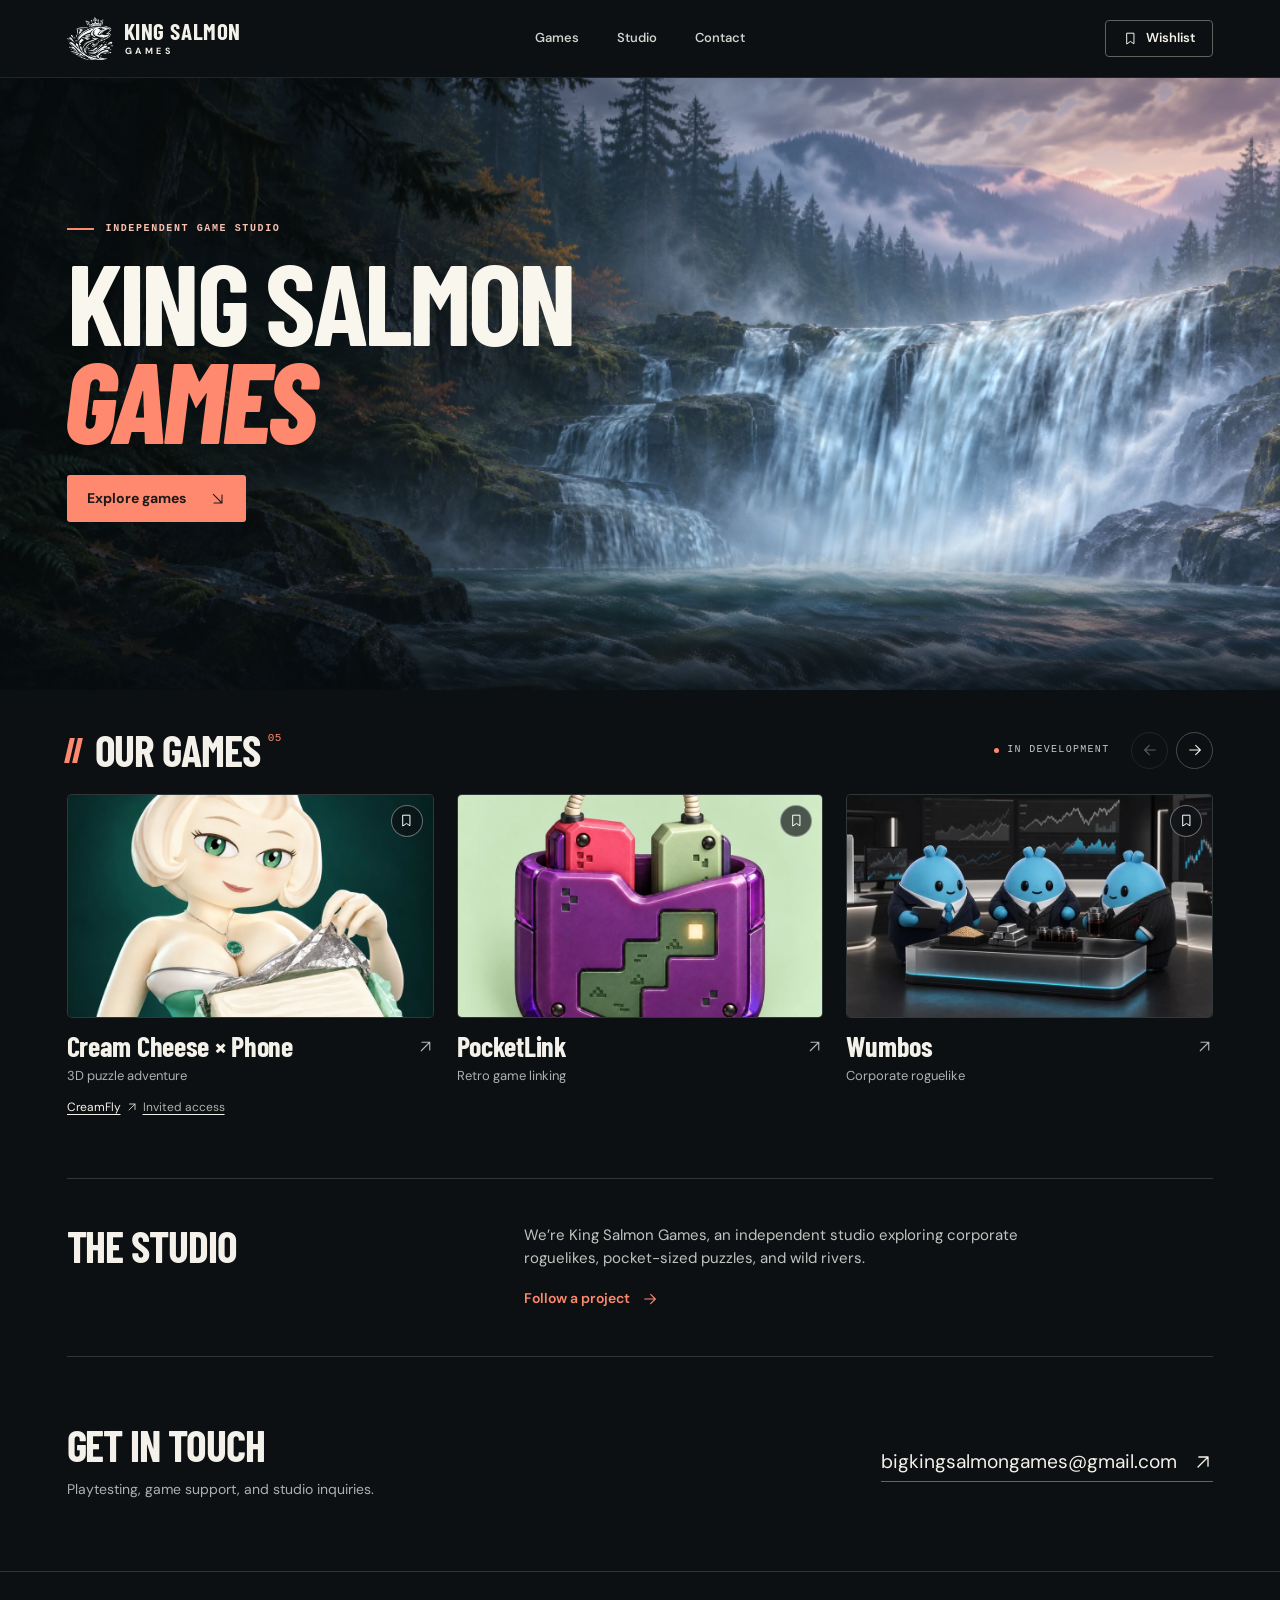
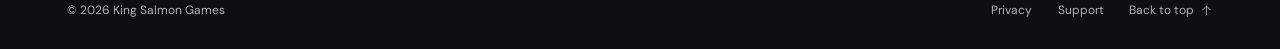
==== index.html @ a7afeecd "Learn waterfall ribbons from falling water and resume animation after restore" ====
<!doctype html>
<html lang="en">
<head>
  <meta charset="utf-8">
  <meta name="viewport" content="width=device-width, initial-scale=1">
  <title>King Salmon Games</title>
  <meta name="description" content="Explore Cream Cheese × Phone, PocketLink, Wumbos, Kakatta, and Nemus Obscurum. Discover what's next from King Salmon Games and join a wishlist.">
  <meta name="theme-color" content="#0d1113">
  <link rel="canonical" href="https://kingsalmongames.com/">
  <link rel="icon" type="image/png" sizes="32x32" href="assets/favicon-32.png">
  <link rel="apple-touch-icon" sizes="192x192" href="assets/icon-192.png">
  <link rel="preload" as="font" href="assets/fonts/barlow-condensed-700.woff2" type="font/woff2" crossorigin>
  <link rel="preload" as="image" href="assets/ui.svg" type="image/svg+xml">
  <script>document.documentElement.classList.add('js-home');</script>
  <link rel="stylesheet" href="styles.css?v=21">
  <meta property="og:type" content="website">
  <meta property="og:site_name" content="King Salmon Games">
  <meta property="og:title" content="King Salmon Games">
  <meta property="og:description" content="Explore Cream Cheese × Phone, PocketLink, Wumbos, Kakatta, and Nemus Obscurum.">
  <meta property="og:url" content="https://kingsalmongames.com/">
  <meta property="og:image" content="https://kingsalmongames.com/assets/river-scene/studio-preview.jpg?v=2">
  <meta property="og:image:width" content="1200">
  <meta property="og:image:height" content="630">
  <meta property="og:image:alt" content="King Salmon Games against a forest waterfall at dusk.">
  <meta name="twitter:card" content="summary_large_image">
  <script type="application/ld+json">
  {
    "@context": "https://schema.org",
    "@type": "Organization",
    "name": "King Salmon Games",
    "url": "https://kingsalmongames.com/",
    "email": "bigkingsalmongames@gmail.com",
    "logo": "https://kingsalmongames.com/assets/king-salmon-mark.png",
    "description": "Independent studio creating Cream Cheese × Phone, PocketLink, Wumbos, Kakatta, and Nemus Obscurum."
  }
  </script>
  <script src="site.js?v=9" defer onerror="document.documentElement.classList.remove('js-home')"></script>
  <script type="module" src="water-surface.js?v=8"></script>
</head>
<body class="home-page" id="top">
  <a class="skip-link" href="#main">Skip to content</a>
  <header class="site-header">
    <div class="shell header-inner">
      <a class="brand" href="index.html" aria-label="King Salmon Games home">
        <img src="assets/studio-mark.webp?v=2" width="51" height="47" alt="">
        <span class="brand-type"><strong>King Salmon</strong><span>Games</span></span>
      </a>
      <nav class="primary-nav" id="primary-nav" aria-label="Primary">
        <a href="#games">Games</a><a href="#studio">Studio</a><a href="#contact">Contact</a>
      </nav>
      <div class="header-actions">
        <a class="nav-wishlist" href="wishlist.html"><svg class="icon" aria-hidden="true" focusable="false"><use href="assets/ui.svg#bookmark"></use></svg> Wishlist</a>
        <button type="button" class="menu-toggle" aria-controls="primary-nav" aria-expanded="false" aria-label="Open menu" hidden><svg class="icon icon-menu" aria-hidden="true" focusable="false"><use href="assets/ui.svg#menu"></use></svg><svg class="icon icon-close" aria-hidden="true" focusable="false"><use href="assets/ui.svg#close"></use></svg></button>
      </div>
    </div>
  </header>
  <main id="main">
    <section class="river-hero" aria-labelledby="hero-title">
      <picture class="scene-poster">
        <source media="(max-width: 680px)" srcset="assets/river-scene/river-start-mobile.webp?v=5">
        <img src="assets/river-scene/river-start-desktop.webp?v=5" width="1600" height="854" alt="" fetchpriority="high">
      </picture>
      <div class="river-film" aria-hidden="true">
        <div class="film-frame">
          <video data-river-water autoplay muted playsinline loop disablepictureinpicture disableremoteplayback>
            <source media="(max-width: 680px)" src="assets/river-scene/river-pool-mobile.mp4?v=3" type="video/mp4">
            <source src="assets/river-scene/river-pool-desktop.mp4?v=3" type="video/mp4">
          </video>
          <canvas class="film-pool"></canvas>
        </div>
      </div>
      <canvas data-water-surface aria-hidden="true"></canvas>
      <div class="hero-overlay">
        <div class="shell hero-inner">
          <div class="hero-copy">
            <p class="studio-label">Independent game studio</p>
            <h1 id="hero-title"><span>King Salmon</span> <em>Games</em></h1>
            <a class="explore-link" href="#games">Explore games <svg class="icon" aria-hidden="true" focusable="false"><use href="assets/ui.svg#arr-down-right"></use></svg></a>
          </div>
        </div>
      </div>
    </section>
    <section class="collection shell" id="games" aria-labelledby="games-heading">
      <div class="collection-heading">
        <div class="collection-title"><span class="slash-mark" aria-hidden="true"></span><h2 id="games-heading">Our games</h2><span class="game-count" aria-label="Five projects">05</span></div>
        <div class="collection-tools">
          <span class="dev-status"><i aria-hidden="true"></i>In development</span>
          <div class="gallery-buttons" hidden>
            <button class="round-button" type="button" aria-label="Previous games" aria-controls="game-track" data-previous><svg class="icon" aria-hidden="true" focusable="false"><use href="assets/ui.svg#arrow-left"></use></svg></button>
            <button class="round-button" type="button" aria-label="Next games" aria-controls="game-track" data-next><svg class="icon" aria-hidden="true" focusable="false"><use href="assets/ui.svg#arrow-right"></use></svg></button>
          </div>
        </div>
      </div>
      <ul class="game-track" id="game-track" aria-label="Game collection">
          <li class="game-card" id="creamcheese">
            <div class="game-cover">
              <a href="creamcheese.html" class="game-image" aria-label="Explore Cream Cheese × Phone"><img src="assets/gallery/creamcheese.webp" width="840" height="530" alt="The cream-haired character cradles a silver-wrapped block of cream cheese." loading="lazy"></a>
              <a class="card-wishlist" aria-label="Wishlist Cream Cheese × Phone" href="wishlist.html?game=creamcheese"><svg class="icon" aria-hidden="true" focusable="false"><use href="assets/ui.svg#bookmark"></use></svg></a>
            </div>
            <div class="game-details">
              <a class="game-name" href="creamcheese.html"><h3>Cream Cheese × Phone</h3><svg class="icon" aria-hidden="true" focusable="false"><use href="assets/ui.svg#arr-up-right"></use></svg></a>
              <p>3D puzzle adventure</p>
            </div><a class="creamfly" href="https://creamfly.kingsalmongames.chatgpt.site">CreamFly <svg class="icon" aria-hidden="true" focusable="false"><use href="assets/ui.svg#arr-up-right"></use></svg> <span>Invited access</span></a>
          </li>
          <li class="game-card" id="pocketlink">
            <div class="game-cover">
              <a href="pocketlink.html" class="game-image" aria-label="Explore PocketLink"><img src="assets/gallery/pocketlink.webp" width="840" height="530" alt="Two colorful game cartridges connect inside a purple pocket." loading="lazy"></a>
              <a class="card-wishlist" aria-label="Wishlist PocketLink" href="wishlist.html?game=pocketlink"><svg class="icon" aria-hidden="true" focusable="false"><use href="assets/ui.svg#bookmark"></use></svg></a>
            </div>
            <div class="game-details">
              <a class="game-name" href="pocketlink.html"><h3>PocketLink</h3><svg class="icon" aria-hidden="true" focusable="false"><use href="assets/ui.svg#arr-up-right"></use></svg></a>
              <p>Retro game linking</p>
            </div>
          </li>
          <li class="game-card" id="wumbos">
            <span id="trade" class="legacy-anchor"></span><span id="manipulate" class="legacy-anchor"></span><span id="survive" class="legacy-anchor"></span><span id="customize" class="legacy-anchor"></span><div class="game-cover">
              <a href="wumbos.html" class="game-image" aria-label="Explore Wumbos"><img src="assets/gallery/wumbos.webp" width="840" height="530" alt="Blue Wumbos in office attire trading in front of market screens." loading="lazy"></a>
              <a class="card-wishlist" aria-label="Wishlist Wumbos" href="wishlist.html?game=wumbos"><svg class="icon" aria-hidden="true" focusable="false"><use href="assets/ui.svg#bookmark"></use></svg></a>
            </div>
            <div class="game-details">
              <a class="game-name" href="wumbos.html"><h3>Wumbos</h3><svg class="icon" aria-hidden="true" focusable="false"><use href="assets/ui.svg#arr-up-right"></use></svg></a>
              <p>Corporate roguelike</p>
            </div>
          </li>
          <li class="game-card" id="kakatta">
            <div class="game-cover">
              <a href="kakatta.html" class="game-image" aria-label="Explore Kakatta"><img src="assets/gallery/kakatta.webp" width="840" height="530" alt="A silver salmon leaps above a sunlit mountain river." loading="lazy"></a>
              <a class="card-wishlist" aria-label="Wishlist Kakatta" href="wishlist.html?game=kakatta"><svg class="icon" aria-hidden="true" focusable="false"><use href="assets/ui.svg#bookmark"></use></svg></a>
            </div>
            <div class="game-details">
              <a class="game-name" href="kakatta.html"><h3>Kakatta</h3><svg class="icon" aria-hidden="true" focusable="false"><use href="assets/ui.svg#arr-up-right"></use></svg></a>
              <p>Action fishing</p>
            </div>
          </li>
          <li class="game-card" id="nemus-obscurum">
            <div class="game-cover">
              <a href="nemus-obscurum.html" class="game-image" aria-label="Explore Nemus Obscurum"><img src="assets/gallery/nemus.webp" width="840" height="530" alt="Old trees and tangled roots surround a misty forest path." loading="lazy"></a>
              <a class="card-wishlist" aria-label="Wishlist Nemus Obscurum" href="wishlist.html?game=nemus-obscurum"><svg class="icon" aria-hidden="true" focusable="false"><use href="assets/ui.svg#bookmark"></use></svg></a>
            </div>
            <div class="game-details">
              <a class="game-name" href="nemus-obscurum.html"><h3>Nemus Obscurum</h3><svg class="icon" aria-hidden="true" focusable="false"><use href="assets/ui.svg#arr-up-right"></use></svg></a>
              <p>Platformer / simulation</p>
            </div>
          </li>
      </ul>
    </section>
    <section class="studio-block shell" id="studio" aria-labelledby="studio-heading">
      <div class="studio-panel">
        <h2 id="studio-heading">The studio</h2>
        <div class="studio-info">
          <p>We’re King Salmon Games, an independent studio exploring corporate roguelikes, pocket-sized puzzles, and wild rivers.</p>
          <a class="text-link" href="wishlist.html">Follow a project <svg class="icon" aria-hidden="true" focusable="false"><use href="assets/ui.svg#arrow-right"></use></svg></a>
        </div>
      </div>
    </section>
    <section class="contact-block shell" id="contact" aria-labelledby="contact-heading">
      <div><h2 id="contact-heading">Get in touch</h2><p>Playtesting, game support, and studio inquiries.</p></div>
      <a class="contact-email" href="mailto:bigkingsalmongames@gmail.com">bigkingsalmongames@gmail.com <svg class="icon" aria-hidden="true" focusable="false"><use href="assets/ui.svg#arr-up-right"></use></svg></a>
    </section>
  </main>
  <footer class="site-footer">
    <div class="shell footer-inner">
      <span>© 2026 King Salmon Games</span>
      <nav aria-label="Legal and support"><a href="privacy.html">Privacy</a><a href="support.html">Support</a><a href="#top">Back to top <svg class="icon up-arrow" aria-hidden="true" focusable="false"><use href="assets/ui.svg#arrow-right"></use></svg></a></nav>
    </div>
  </footer>
</body>
</html>
---- styles.css ----
@font-face {
  font-family: "Barlow Condensed";
  src: url("assets/fonts/barlow-condensed-700.woff2") format("woff2");
  font-display: swap;
  font-weight: 700;
}
@font-face {
  font-family: "Barlow Condensed";
  src: url("assets/fonts/barlow-condensed-800-italic.woff2") format("woff2");
  font-display: swap;
  font-style: italic;
  font-weight: 800;
}
@font-face {
  font-family: "DM Sans";
  src: url("assets/fonts/dm-sans.woff2") format("woff2");
  font-display: swap;
  font-weight: 100 900;
}
:root {
  color-scheme: dark;
  --paper: #0d1012;
  --ink: #f3f1e9;
  --muted: #acb1af;
  --rule: #313638;
  --coral: #ff896f;
  --font: "DM Sans", system-ui, sans-serif;
  --font-display: "Barlow Condensed", Impact, "Arial Narrow", sans-serif;
  --font-mono: ui-monospace, "Cascadia Mono", Consolas, monospace;
  --gutter: clamp(24px, 5.2vw, 92px);
}
*, *::before, *::after { box-sizing: border-box; }
html { background: var(--paper); scroll-behavior: smooth; scroll-padding-top: 24px; }
body { margin: 0; background: var(--paper); color: var(--ink); font: 400 16px/1.55 var(--font); -webkit-font-smoothing: antialiased; }
[hidden] { display: none !important; }
a { color: inherit; text-underline-offset: .22em; }
button, input, textarea { font: inherit; }
button { color: inherit; cursor: pointer; }
img { display: block; max-width: 100%; height: auto; }
h1, h2, h3, figure, p { margin: 0; }
button, a { -webkit-tap-highlight-color: transparent; }
:focus-visible { outline: 2px solid var(--coral); outline-offset: 4px; }
::selection { background: var(--coral); color: #101416; }
.shell { width: min(100%, 1880px); margin-inline: auto; padding-inline: var(--gutter); }
.sr-only { position: absolute; width: 1px; height: 1px; overflow: hidden; clip-path: inset(50%); white-space: nowrap; }
.skip-link { position: fixed; z-index: 20; top: 10px; left: 10px; padding: 12px 18px; color: #101416; background: var(--coral); transform: translateY(-175%); }
.skip-link:focus { transform: none; }
.icon { display: inline-block; flex: 0 0 auto; width: 20px; height: 20px; vertical-align: middle; }
.site-header { position: relative; z-index: 5; background: #0c1012; border-bottom: 1px solid #ffffff16; }
.header-inner { display: grid; grid-template-columns: 1fr auto 1fr; align-items: center; min-height: 77px; gap: 36px; }
.brand { display: inline-flex; align-items: center; gap: 11px; width: max-content; color: var(--ink); text-decoration: none; }
.brand img { width: 46px; height: auto; }
.brand-type { display: flex; flex-direction: column; align-items: flex-start; }
.brand-type strong { font: 700 23px/.91 var(--font-display); text-transform: uppercase; letter-spacing: .025em; }
.brand-type > span { font: 700 9px/1 var(--font); letter-spacing: .39em; text-transform: uppercase; margin: 6px 0 0 1px; }
.primary-nav { display: flex; align-items: center; gap: clamp(24px, 3vw, 48px); }
.primary-nav a, .site-footer a { text-decoration: none; }
.primary-nav a { position: relative; display: flex; align-items: center; min-height: 44px; font-size: 13px; font-weight: 550; color: #d2d4d0; }
.primary-nav a::after { content: ""; position: absolute; inset: auto 0 6px; height: 1px; background: var(--coral); transform: scaleX(0); transform-origin: left; transition: transform .2s; }
.primary-nav a:hover::after, .primary-nav a:focus-visible::after { transform: scaleX(1); }
.header-actions { display: flex; align-items: center; justify-self: end; gap: 10px; }
.nav-wishlist { min-height: 37px; padding: 7px 17px; display: inline-flex; align-items: center; justify-content: center; gap: 8px; border: 1px solid #61625e; border-radius: 4px; color: var(--ink); text-decoration: none; font-size: 13px; font-weight: 600; transition: border-color .2s, background .2s; }
.nav-wishlist:hover, .nav-wishlist[aria-current] { border-color: var(--coral); background: #ff896f0e; }
.nav-wishlist .icon { width: 15px; height: 15px; }
.menu-toggle { align-items: center; justify-content: center; height: 42px; width: 42px; padding: 0; background: transparent; border: 1px solid var(--rule); border-radius: 4px; }
.menu-toggle .icon-close, .menu-toggle[aria-expanded="true"] .icon-menu { display: none; }
.menu-toggle[aria-expanded="true"] .icon-close { display: block; }

.river-hero { --fade-distance: 260px; position: relative; isolation: isolate; overflow: hidden; background: #152026; height: clamp(500px, 68svh, 820px); }
.scene-poster, .scene-poster img, .river-film, [data-water-surface] { position: absolute; inset: 0; width: 100%; height: 100%; }
.scene-poster img { object-fit: cover; object-position: 50% 32%; }
.scene-poster { z-index: -5; }
.js-home .scene-poster:not(.film-ready) { z-index: -3; pointer-events: none; }
.river-film { --film-width: 1600; --film-height: 854; --strip-height: 240; --film-anchor: 32%; z-index: -4; pointer-events: none; container-type: size; overflow: hidden; }
/* Fit the visible composition to the hero. The same video frame carries the
   more detailed pool below that composition, outside this clipped box. */
.film-frame { position: absolute; left: 50%; top: var(--film-anchor); transform: translate(-50%, calc(-1 * var(--film-anchor))); width: var(--film-cover-width,100%); width: max(100%, calc(100cqh * var(--film-width) / var(--film-height))); aspect-ratio: var(--film-width) / var(--film-height); overflow: hidden; }
[data-river-water] { position: absolute; top: 0; left: 0; display: block; width: 100%; height: auto; }
.film-pool { position: absolute; bottom: 0; left: 0; width: 100%; height: calc(100% * var(--strip-height) / var(--film-height)); opacity: 0; visibility: hidden; -webkit-mask: url("assets/river-scene/pool-detail-desktop.png") center / 100% 100% no-repeat; mask: url("assets/river-scene/pool-detail-desktop.png") center / 100% 100% no-repeat; }
.film-pool[data-frame] { visibility: visible; }
[data-water-surface] { z-index: -2; opacity: 0; pointer-events: none; }
[data-water-surface][data-ready] { opacity: 1; transition: opacity .16s linear; }
.hero-overlay { position: relative; height: 100%; background: linear-gradient(90deg, rgba(6,13,15,.68),rgba(6,13,15,.47) 25%,rgba(6,13,15,.05) 58%,transparent 76%), linear-gradient(0deg,rgba(7,13,16,.8),transparent 23%,transparent 88%,rgba(7,13,16,.12)); }
.hero-inner { height: 100%; display: flex; align-items: center; }
.hero-copy { position: relative; padding-bottom: 24px; }
.studio-label { display: flex; align-items: center; gap: 12px; margin-bottom: clamp(15px, 2vh, 24px); color: #f7c0b1; font: 600 clamp(10px,.78vw,12px)/1.4 var(--font-mono); text-transform: uppercase; letter-spacing: .16em; }
.studio-label::before { content: ""; width: 27px; height: 2px; background: var(--coral); }
.hero-copy h1 { font: 700 clamp(90px, 8.9vw, 168px)/.82 var(--font-display); letter-spacing: -.032em; text-transform: uppercase; color: #f8f6ed; }
.hero-copy h1 span, .hero-copy h1 em { display: block; }
.hero-copy h1 em { font-weight: 800; color: var(--coral); margin: .045em 0 0 -.025em; }
.explore-link { display: inline-flex; align-items: center; justify-content: center; gap: 24px; min-height: 47px; padding: 11px 20px; margin-top: clamp(26px, 3.3vh, 42px); background: var(--coral); color: #1c1918; font-size: 14px; font-weight: 700; text-decoration: none; border-radius: 3px; box-shadow: 0 3px 14px #0a10152b; transition: background .15s, transform .2s; }
@media (hover: hover) and (pointer: fine) {
  .explore-link:hover { background: #ffab93; transform: translateY(-2px); }
}
.explore-link .icon { width: 16px; height: 16px; }

@keyframes reveal-waterfall { from { opacity: 1; } to { opacity: 0; } }
@keyframes hide-explore-link { from { visibility: visible; } to { visibility: hidden; } }
@media (prefers-reduced-motion: no-preference) {
  .hero-overlay { will-change: opacity; }
  @supports (animation-timeline: scroll(root block)) and (animation-range: 0px 216px) {
    .hero-overlay { animation: reveal-waterfall auto cubic-bezier(.333333,0,.666667,1) both; }
    .film-pool { animation: reveal-waterfall auto cubic-bezier(.333333,0,.666667,1) reverse both; }
    .hero-overlay .explore-link { animation: hide-explore-link auto step-end both; }
    .hero-overlay, .hero-overlay .explore-link, .film-pool {
      animation-timeline: scroll(root block);
      animation-range: 0px var(--fade-distance);
    }
  }
}

.collection { padding-block: clamp(28px,3vw,51px) clamp(42px,4vw,70px); }
.collection-heading, .collection-title, .collection-tools, .gallery-buttons { display: flex; align-items: center; }
.collection-heading { gap: 20px; justify-content: space-between; margin-bottom: 22px; }
.collection-title { gap: 15px; }
.collection h2, .studio-panel h2, .contact-block h2 { font: 700 clamp(38px,3.4vw,65px)/1 var(--font-display); text-transform: uppercase; letter-spacing: -.025em; }
.slash-mark { width: 13px; height: 25px; transform: skewX(-13deg); border-left: 5px solid var(--coral); border-right: 5px solid var(--coral); }
.game-count { font: 500 11px/1 var(--font-mono); letter-spacing: .04em; align-self: flex-start; margin: 5px 0 0 -7px; color: var(--coral); }
.collection-tools { gap: 22px; }
.dev-status { display: inline-flex; gap: 8px; align-items: center; font: 500 10px/1.2 var(--font-mono); text-transform: uppercase; letter-spacing: .13em; color: #c1c6c3; }
.dev-status i { width: 5px; height: 5px; background: var(--coral); border-radius: 50%; }
.gallery-buttons { gap: 8px; }
.round-button { border: 1px solid #464c4c; width: 37px; height: 37px; border-radius: 50%; background: transparent; display: grid; place-items: center; transition: border-color .2s, background .2s; }
.round-button .icon { width: 16px; height: 16px; }
.round-button:hover:enabled { border-color: var(--coral); background: #ff896f14; }
.round-button:disabled { opacity: .35; cursor: default; }
.game-track { list-style: none; margin: 0; padding: 0 0 8px; display: grid; grid-template-columns: repeat(3,minmax(0,1fr)); gap: 23px; }
:is(.js-home .collection, .collection.is-scrollable) .game-track { grid-template-columns: none; grid-auto-columns: calc((100% - 46px)/3); grid-auto-flow: column; overflow-x: auto; scroll-snap-type: x mandatory; scrollbar-width: none; }
:is(.js-home .collection, .collection.is-scrollable) .game-track::-webkit-scrollbar { display: none; }
.game-card { min-width: 0; position: relative; scroll-snap-align: start; }
.legacy-anchor { position: absolute; top: 0; left: 0; }
.game-cover { position: relative; }
.game-image { display: block; aspect-ratio: 1.64; overflow: hidden; background: #1c2426; border: 1px solid #ffffff16; border-radius: 5px; }
.game-image img { width: 100%; height: 100%; object-fit: cover; transition: transform .6s cubic-bezier(.2,.7,.2,1), filter .3s; }
.game-image:hover img, .game-image:focus-visible img { transform: scale(1.035); }
.card-wishlist { position: absolute; right: 11px; top: 11px; display: grid; place-items: center; width: 32px; height: 32px; border: 1px solid #ffffff60; border-radius: 50%; background: #0d1114ad; color: white; backdrop-filter: blur(5px); transition: color .2s, border-color .2s; }
.card-wishlist:hover { color: var(--coral); border-color: var(--coral); }
.card-wishlist .icon { width: 15px; height: 15px; }
.game-details { margin-top: 13px; }
.game-name { display: flex; align-items: center; justify-content: space-between; gap: 12px; text-decoration: none; }
.game-name h3 { font: 700 clamp(26px,2.2vw,39px)/1.11 var(--font-display); letter-spacing: -.01em; }
.game-name .icon { width: 17px; height: 17px; color: #b1b7b5; transition: transform .2s; }
.game-name:hover .icon { transform: translate(2px,-2px); color: var(--coral); }
.game-details > p { margin-top: 4px; color: var(--muted); font-size: 13px; }
.creamfly { display: inline-flex; gap: 5px; align-items: center; margin-top: 12px; color: var(--ink); font-size: 12px; }
.creamfly .icon { width: 12px; height: 12px; }
.creamfly span { color: var(--muted); }
.studio-block { margin-block-end: clamp(40px,5.2vw,84px); }
.studio-panel { display: grid; grid-template-columns: minmax(200px, .8fr) 1.4fr; border-block: 1px solid var(--rule); padding-block: clamp(28px,3.5vw,56px); gap: clamp(32px,5vw,90px); align-items: start; }
.studio-info > p { color: #c0c4c0; max-width: 54ch; margin-block: 0 16px; font-size: clamp(15px,1.15vw,18px); }
.text-link { display: inline-flex; align-items: center; gap: 12px; color: var(--coral); text-decoration: none; font-size: 14px; font-weight: 600; }
.text-link .icon { width: 16px; }
.contact-block { display: flex; align-items: center; justify-content: space-between; gap: 25px; padding-bottom: clamp(44px,5.5vw,90px); }
.contact-block p { color: var(--muted); margin-top: 12px; font-size: 14px; }
.contact-email { display: inline-flex; gap: 16px; align-items: center; text-decoration: none; border-bottom: 1px solid #5d6865; font-size: clamp(15px,1.5vw,24px); padding-block: 5px; }
.contact-email:hover { color: var(--coral); }
.site-footer { border-top: 1px solid var(--rule); color: #aeb4b2; }
.footer-inner { display: flex; align-items: center; justify-content: space-between; gap: 15px; min-height: 77px; font-size: 12px; }
.footer-inner nav { display: flex; align-items: center; gap: clamp(15px,2vw,34px); }
.footer-inner a { display: inline-flex; align-items: center; gap: 6px; min-height: 40px; }
.footer-inner a:hover { color: var(--ink); }
.up-arrow { width: 13px; height: 13px; transform: rotate(-90deg); }

@media (min-width: 1780px) {
  .river-hero { height: clamp(650px,66svh,940px); }
}
@media (max-width: 1000px) {
  .river-hero { height: clamp(452px,60svh,665px); }
  .hero-copy h1 { font-size: clamp(75px,10.2vw,104px); }
  .game-track { gap: 16px; }
  :is(.js-home .collection, .collection.is-scrollable) .game-track { grid-auto-columns: calc((100% - 32px) / 3); }
}
@media (max-width: 750px) {
  :is(.js-home .collection, .collection.is-scrollable) .game-track { grid-auto-columns: calc((100% - 16px) / 2); }
  .game-track { grid-template-columns: repeat(2,minmax(0,1fr)); }
  .collection-tools { gap: 14px; }
  .header-inner { min-height: 67px; gap: 12px; }
  .brand img { width: 38px; }
  .brand-type strong { font-size: 20px; }
  .brand-type > span { font-size: 8px; margin-top: 4px; }
  .primary-nav { gap: 21px; }
}
@media (max-width: 680px) {
  .scene-poster img { object-position: center; }
  .river-film { --film-width: 720; --film-height: 900; --strip-height: 256; --film-anchor: 50%; }
  .film-pool { -webkit-mask-image: url("assets/river-scene/pool-detail-mobile.png"); mask-image: url("assets/river-scene/pool-detail-mobile.png"); }
  :root { --gutter: clamp(18px,5vw,32px); }
  .river-hero { --fade-distance: 216px; height: clamp(500px,calc(73svh - 36px),699px); }
  .hero-overlay { background: linear-gradient(0deg,#081012ed 0%,#081012b8 24%,#08101255 43%,transparent 62%),linear-gradient(90deg,#07101440,transparent 75%); }
  .hero-inner { align-items: flex-end; }
  .hero-copy { padding-bottom: 47px; }
  .hero-copy h1 { font-size: clamp(65px,14.7vw,100px); }
  .studio-label { margin-bottom: 13px; font-size: 9px; gap: 9px; }
  .studio-label::before { width: 21px; }
  .explore-link { min-height: 42px; margin-top: 19px; padding: 8px 16px; gap: 16px; font-size: 13px; }
  .collection { padding-top: 26px; }
  .collection-heading { margin-bottom: 18px; }
  .collection-title { gap: 11px; }
  .collection h2, .studio-panel h2, .contact-block h2 { font-size: 38px; }
  .game-count { margin-left: -4px; }
  .slash-mark { height: 21px; width: 11px; border-width: 4px; }
  .dev-status { display: none; }
  .studio-panel { grid-template-columns: 1fr; gap: 14px; }
  .contact-block { flex-direction: column; align-items: flex-start; gap: 15px; }
  .footer-inner { flex-wrap: wrap; justify-content: space-between; padding-block: 12px; }
}
/* Browser chrome can move during a held swipe. Keep the portrait camera
   framing tied to the width of the scene for the entire gesture. */
@media (max-width: 680px) and (orientation: portrait) and (pointer: coarse) {
  .river-hero { height: clamp(500px, 148.75vw, 699px); }
}
@media (max-width: 575px) {
  .header-inner { grid-template-columns: 1fr auto; min-height: 65px; }
  .brand { gap: 8px; }
  .header-actions { grid-column: 2; grid-row: 1; gap: 8px; }
  .nav-wishlist { min-height: 36px; padding: 7px 11px; font-size: 12px; }
  .menu-toggle { width: 36px; height: 36px; }
  .primary-nav { grid-column: 1/-1; justify-content: space-between; }
  :is(.js-home .site-header, .site-header.has-menu) .primary-nav { display: none; position: absolute; top: 100%; inset-inline: 0; padding: 10px var(--gutter) 16px; background: #101517; border-bottom: 1px solid var(--rule); box-shadow: 0 12px 20px #0003; }
  .js-home .site-header:not(.has-menu) .menu-toggle[hidden] { display: inline-flex !important; visibility: hidden; }
  .site-header.has-menu.open .primary-nav { display: flex; }
  .site-header.has-menu .menu-toggle { display: inline-flex; }
  :is(.js-home .collection, .collection.is-scrollable) .game-track { grid-auto-columns: 86%; padding-right: 2px; }
  .game-track { grid-template-columns: 1fr; gap: 14px; }
  .game-image { aspect-ratio: 1.65; }
  .footer-inner { font-size: 11px; }
}
@media (prefers-reduced-motion: reduce) {
  html { scroll-behavior: auto; }
  *, *::before, *::after { animation-duration: .01ms !important; transition-duration: .01ms !important; }
}
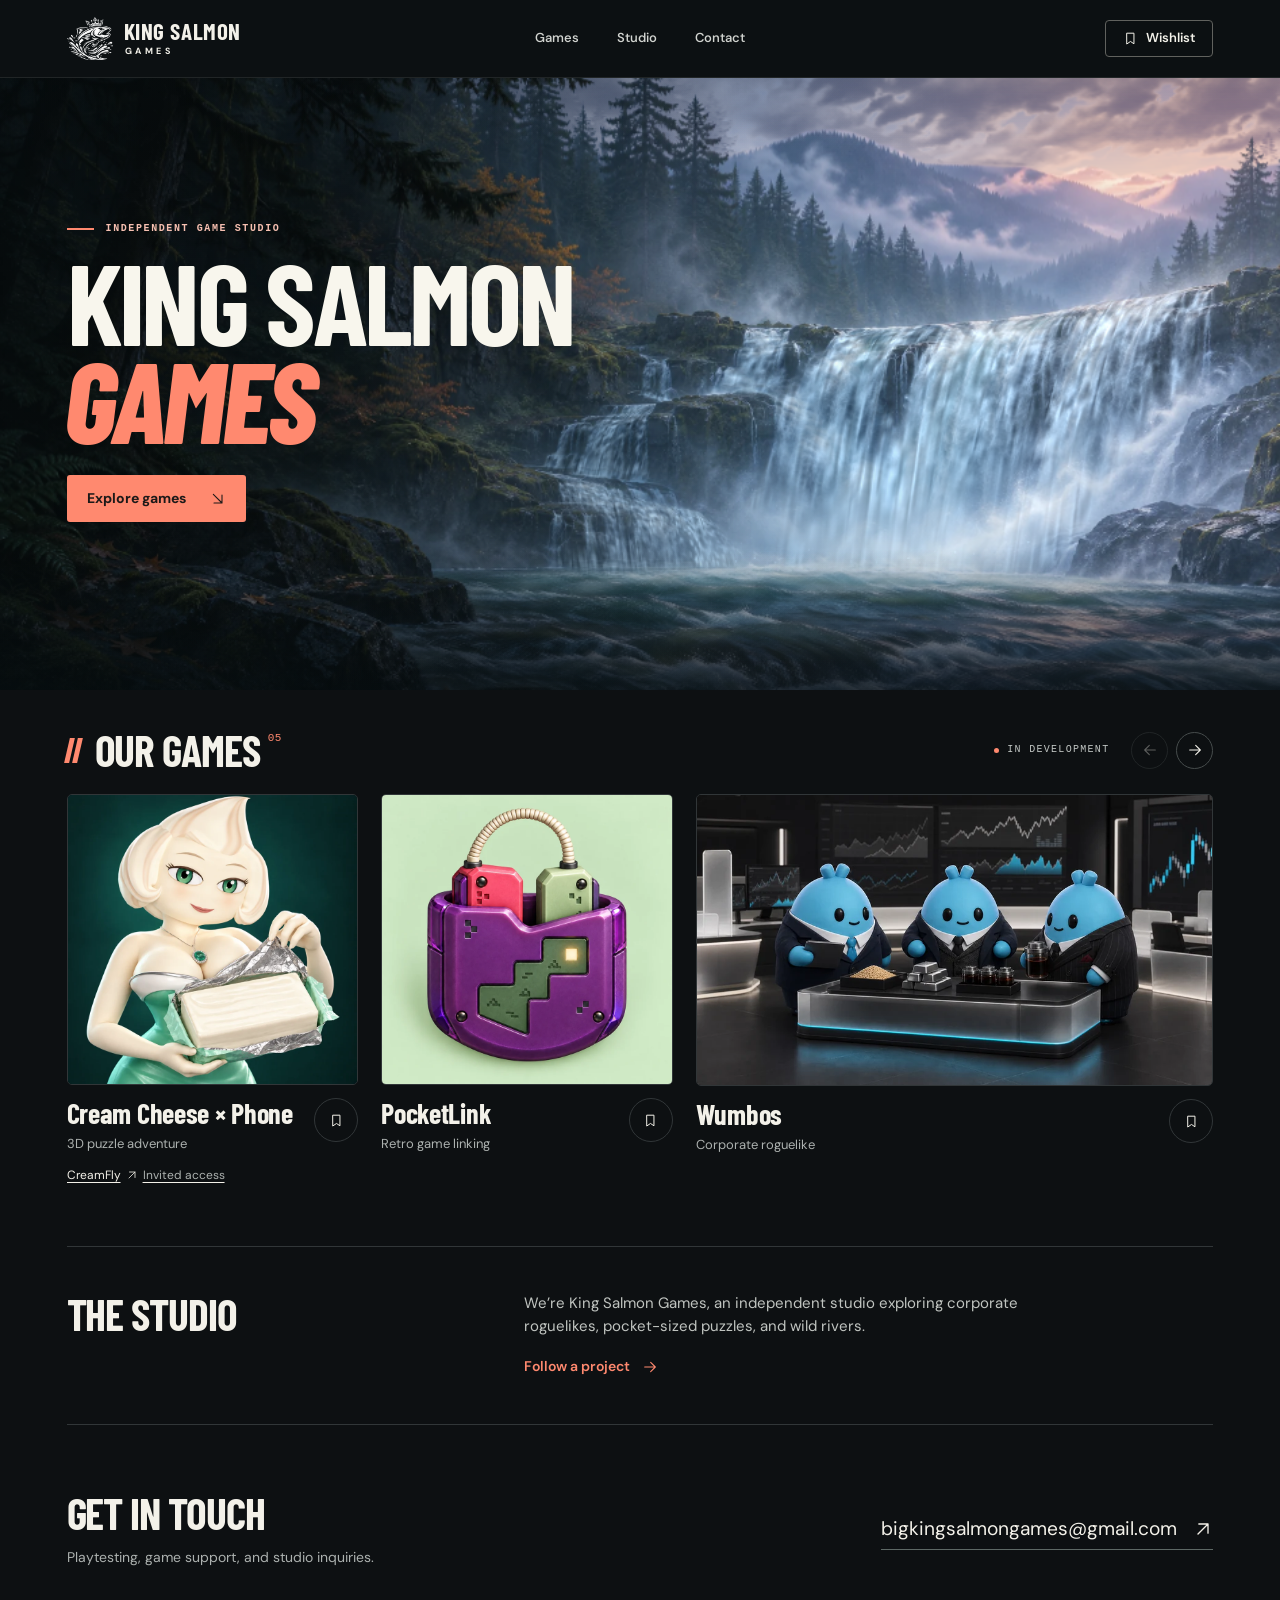
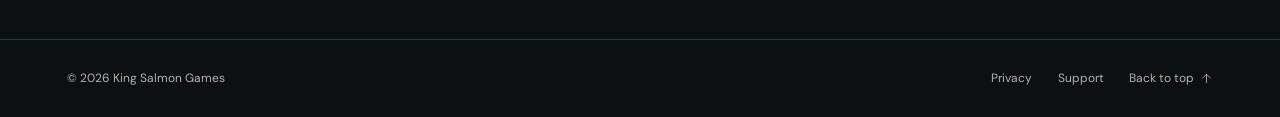
==== commit aa727f70: "Show the full original artwork in the games carousel" ====
--- a/index.html
+++ b/index.html
@@ -12,7 +12,7 @@
   <link rel="preload" as="font" href="assets/fonts/barlow-condensed-700.woff2" type="font/woff2" crossorigin>
   <link rel="preload" as="image" href="assets/ui.svg" type="image/svg+xml">
   <script>document.documentElement.classList.add('js-home');</script>
-  <link rel="stylesheet" href="styles.css?v=21">
+  <link rel="stylesheet" href="styles.css?v=22">
   <meta property="og:type" content="website">
   <meta property="og:site_name" content="King Salmon Games">
   <meta property="og:title" content="King Salmon Games">
@@ -93,52 +93,43 @@
       </div>
       <ul class="game-track" id="game-track" aria-label="Game collection">
           <li class="game-card" id="creamcheese">
-            <div class="game-cover">
-              <a href="creamcheese.html" class="game-image" aria-label="Explore Cream Cheese × Phone"><img src="assets/gallery/creamcheese.webp" width="840" height="530" alt="The cream-haired character cradles a silver-wrapped block of cream cheese." loading="lazy"></a>
+            <a href="creamcheese.html" class="game-image" aria-label="Explore Cream Cheese × Phone"><img src="assets/gallery/creamcheese.webp?v=2" width="840" height="840" alt="The cream-haired character cradles a silver-wrapped block of cream cheese." loading="lazy"></a>
+            <div class="game-details">
+              <a class="game-name" href="creamcheese.html"><h3>Cream Cheese × Phone</h3></a>
               <a class="card-wishlist" aria-label="Wishlist Cream Cheese × Phone" href="wishlist.html?game=creamcheese"><svg class="icon" aria-hidden="true" focusable="false"><use href="assets/ui.svg#bookmark"></use></svg></a>
-            </div>
-            <div class="game-details">
-              <a class="game-name" href="creamcheese.html"><h3>Cream Cheese × Phone</h3><svg class="icon" aria-hidden="true" focusable="false"><use href="assets/ui.svg#arr-up-right"></use></svg></a>
               <p>3D puzzle adventure</p>
             </div><a class="creamfly" href="https://creamfly.kingsalmongames.chatgpt.site">CreamFly <svg class="icon" aria-hidden="true" focusable="false"><use href="assets/ui.svg#arr-up-right"></use></svg> <span>Invited access</span></a>
           </li>
           <li class="game-card" id="pocketlink">
-            <div class="game-cover">
-              <a href="pocketlink.html" class="game-image" aria-label="Explore PocketLink"><img src="assets/gallery/pocketlink.webp" width="840" height="530" alt="Two colorful game cartridges connect inside a purple pocket." loading="lazy"></a>
+            <a href="pocketlink.html" class="game-image" aria-label="Explore PocketLink"><img src="assets/gallery/pocketlink.webp?v=2" width="840" height="840" alt="Two colorful game cartridges connect inside a purple pocket." loading="lazy"></a>
+            <div class="game-details">
+              <a class="game-name" href="pocketlink.html"><h3>PocketLink</h3></a>
               <a class="card-wishlist" aria-label="Wishlist PocketLink" href="wishlist.html?game=pocketlink"><svg class="icon" aria-hidden="true" focusable="false"><use href="assets/ui.svg#bookmark"></use></svg></a>
-            </div>
-            <div class="game-details">
-              <a class="game-name" href="pocketlink.html"><h3>PocketLink</h3><svg class="icon" aria-hidden="true" focusable="false"><use href="assets/ui.svg#arr-up-right"></use></svg></a>
               <p>Retro game linking</p>
             </div>
           </li>
-          <li class="game-card" id="wumbos">
-            <span id="trade" class="legacy-anchor"></span><span id="manipulate" class="legacy-anchor"></span><span id="survive" class="legacy-anchor"></span><span id="customize" class="legacy-anchor"></span><div class="game-cover">
-              <a href="wumbos.html" class="game-image" aria-label="Explore Wumbos"><img src="assets/gallery/wumbos.webp" width="840" height="530" alt="Blue Wumbos in office attire trading in front of market screens." loading="lazy"></a>
+          <li class="game-card game-card-wide" id="wumbos">
+            <span id="trade" class="legacy-anchor"></span><span id="manipulate" class="legacy-anchor"></span><span id="survive" class="legacy-anchor"></span><span id="customize" class="legacy-anchor"></span>
+            <a href="wumbos.html" class="game-image" aria-label="Explore Wumbos"><img src="assets/gallery/wumbos.webp?v=2" width="840" height="473" alt="Blue Wumbos in office attire trading in front of market screens." loading="lazy"></a>
+            <div class="game-details">
+              <a class="game-name" href="wumbos.html"><h3>Wumbos</h3></a>
               <a class="card-wishlist" aria-label="Wishlist Wumbos" href="wishlist.html?game=wumbos"><svg class="icon" aria-hidden="true" focusable="false"><use href="assets/ui.svg#bookmark"></use></svg></a>
-            </div>
-            <div class="game-details">
-              <a class="game-name" href="wumbos.html"><h3>Wumbos</h3><svg class="icon" aria-hidden="true" focusable="false"><use href="assets/ui.svg#arr-up-right"></use></svg></a>
               <p>Corporate roguelike</p>
             </div>
           </li>
           <li class="game-card" id="kakatta">
-            <div class="game-cover">
-              <a href="kakatta.html" class="game-image" aria-label="Explore Kakatta"><img src="assets/gallery/kakatta.webp" width="840" height="530" alt="A silver salmon leaps above a sunlit mountain river." loading="lazy"></a>
+            <a href="kakatta.html" class="game-image" aria-label="Explore Kakatta"><img src="assets/gallery/kakatta.webp?v=2" width="840" height="840" alt="A silver salmon leaps above a sunlit mountain river." loading="lazy"></a>
+            <div class="game-details">
+              <a class="game-name" href="kakatta.html"><h3>Kakatta</h3></a>
               <a class="card-wishlist" aria-label="Wishlist Kakatta" href="wishlist.html?game=kakatta"><svg class="icon" aria-hidden="true" focusable="false"><use href="assets/ui.svg#bookmark"></use></svg></a>
-            </div>
-            <div class="game-details">
-              <a class="game-name" href="kakatta.html"><h3>Kakatta</h3><svg class="icon" aria-hidden="true" focusable="false"><use href="assets/ui.svg#arr-up-right"></use></svg></a>
               <p>Action fishing</p>
             </div>
           </li>
           <li class="game-card" id="nemus-obscurum">
-            <div class="game-cover">
-              <a href="nemus-obscurum.html" class="game-image" aria-label="Explore Nemus Obscurum"><img src="assets/gallery/nemus.webp" width="840" height="530" alt="Old trees and tangled roots surround a misty forest path." loading="lazy"></a>
+            <a href="nemus-obscurum.html" class="game-image" aria-label="Explore Nemus Obscurum"><img src="assets/gallery/nemus.webp?v=2" width="840" height="840" alt="Old trees and tangled roots surround a misty forest path." loading="lazy"></a>
+            <div class="game-details">
+              <a class="game-name" href="nemus-obscurum.html"><h3>Nemus Obscurum</h3></a>
               <a class="card-wishlist" aria-label="Wishlist Nemus Obscurum" href="wishlist.html?game=nemus-obscurum"><svg class="icon" aria-hidden="true" focusable="false"><use href="assets/ui.svg#bookmark"></use></svg></a>
-            </div>
-            <div class="game-details">
-              <a class="game-name" href="nemus-obscurum.html"><h3>Nemus Obscurum</h3><svg class="icon" aria-hidden="true" focusable="false"><use href="assets/ui.svg#arr-up-right"></use></svg></a>
               <p>Platformer / simulation</p>
             </div>
           </li>
--- a/styles.css
+++ b/styles.css
@@ -124,24 +124,22 @@
 .round-button .icon { width: 16px; height: 16px; }
 .round-button:hover:enabled { border-color: var(--coral); background: #ff896f14; }
 .round-button:disabled { opacity: .35; cursor: default; }
-.game-track { list-style: none; margin: 0; padding: 0 0 8px; display: grid; grid-template-columns: repeat(3,minmax(0,1fr)); gap: 23px; }
-:is(.js-home .collection, .collection.is-scrollable) .game-track { grid-template-columns: none; grid-auto-columns: calc((100% - 46px)/3); grid-auto-flow: column; overflow-x: auto; scroll-snap-type: x mandatory; scrollbar-width: none; }
+.game-track { --game-gap: 23px; list-style: none; margin: 0; padding: 0 0 8px; display: grid; grid-template-columns: repeat(3,minmax(0,1fr)); gap: var(--game-gap); }
+:is(.js-home .collection, .collection.is-scrollable) .game-track { grid-template-columns: none; grid-auto-columns: calc((100% - 2 * var(--game-gap)) / 3); grid-auto-flow: column; overflow-x: auto; scroll-snap-type: x mandatory; scrollbar-width: none; }
 :is(.js-home .collection, .collection.is-scrollable) .game-track::-webkit-scrollbar { display: none; }
 .game-card { min-width: 0; position: relative; scroll-snap-align: start; }
 .legacy-anchor { position: absolute; top: 0; left: 0; }
-.game-cover { position: relative; }
-.game-image { display: block; aspect-ratio: 1.64; overflow: hidden; background: #1c2426; border: 1px solid #ffffff16; border-radius: 5px; }
-.game-image img { width: 100%; height: 100%; object-fit: cover; transition: transform .6s cubic-bezier(.2,.7,.2,1), filter .3s; }
-.game-image:hover img, .game-image:focus-visible img { transform: scale(1.035); }
-.card-wishlist { position: absolute; right: 11px; top: 11px; display: grid; place-items: center; width: 32px; height: 32px; border: 1px solid #ffffff60; border-radius: 50%; background: #0d1114ad; color: white; backdrop-filter: blur(5px); transition: color .2s, border-color .2s; }
+.game-image { display: block; border: 1px solid var(--rule); border-radius: 5px; transition: border-color .2s; }
+.game-image img { width: 100%; height: auto; border-radius: 4px; }
+.game-image:is(:hover, :focus-visible) { border-color: var(--coral); }
+.card-wishlist { grid-column: 2; grid-row: 1 / span 2; align-self: start; display: grid; place-items: center; width: 44px; height: 44px; border: 1px solid var(--rule); border-radius: 50%; color: var(--ink); transition: color .2s, border-color .2s; }
 .card-wishlist:hover { color: var(--coral); border-color: var(--coral); }
 .card-wishlist .icon { width: 15px; height: 15px; }
-.game-details { margin-top: 13px; }
-.game-name { display: flex; align-items: center; justify-content: space-between; gap: 12px; text-decoration: none; }
+.game-details { display: grid; grid-template-columns: minmax(0, 1fr) auto; column-gap: 12px; margin-top: 13px; }
+.game-name { grid-column: 1; align-self: start; width: fit-content; text-decoration: none; }
 .game-name h3 { font: 700 clamp(26px,2.2vw,39px)/1.11 var(--font-display); letter-spacing: -.01em; }
-.game-name .icon { width: 17px; height: 17px; color: #b1b7b5; transition: transform .2s; }
-.game-name:hover .icon { transform: translate(2px,-2px); color: var(--coral); }
-.game-details > p { margin-top: 4px; color: var(--muted); font-size: 13px; }
+.game-name:is(:hover, :focus-visible) { color: var(--coral); }
+.game-details > p { grid-column: 1; margin-top: 4px; color: var(--muted); font-size: 13px; }
 .creamfly { display: inline-flex; gap: 5px; align-items: center; margin-top: 12px; color: var(--ink); font-size: 12px; }
 .creamfly .icon { width: 12px; height: 12px; }
 .creamfly span { color: var(--muted); }
@@ -164,11 +162,20 @@
 @media (min-width: 1780px) {
   .river-hero { height: clamp(650px,66svh,940px); }
 }
+@media (min-width: 751px) {
+  /* Two square covers and the trading-floor panorama share one image height. */
+  :is(.js-home .collection, .collection.is-scrollable) .game-track {
+    --panorama-ratio: calc(840 / 473);
+    --cover-size: calc((100% - 2 * var(--game-gap)) / (2 + var(--panorama-ratio)));
+    display: flex;
+  }
+  .game-card { flex: 0 0 var(--cover-size); }
+  .game-card-wide { flex-basis: calc(var(--cover-size) * var(--panorama-ratio)); }
+}
 @media (max-width: 1000px) {
   .river-hero { height: clamp(452px,60svh,665px); }
   .hero-copy h1 { font-size: clamp(75px,10.2vw,104px); }
-  .game-track { gap: 16px; }
-  :is(.js-home .collection, .collection.is-scrollable) .game-track { grid-auto-columns: calc((100% - 32px) / 3); }
+  .game-track { --game-gap: 16px; }
 }
 @media (max-width: 750px) {
   :is(.js-home .collection, .collection.is-scrollable) .game-track { grid-auto-columns: calc((100% - 16px) / 2); }
@@ -222,7 +229,6 @@
   .site-header.has-menu .menu-toggle { display: inline-flex; }
   :is(.js-home .collection, .collection.is-scrollable) .game-track { grid-auto-columns: 86%; padding-right: 2px; }
   .game-track { grid-template-columns: 1fr; gap: 14px; }
-  .game-image { aspect-ratio: 1.65; }
   .footer-inner { font-size: 11px; }
 }
 @media (prefers-reduced-motion: reduce) {
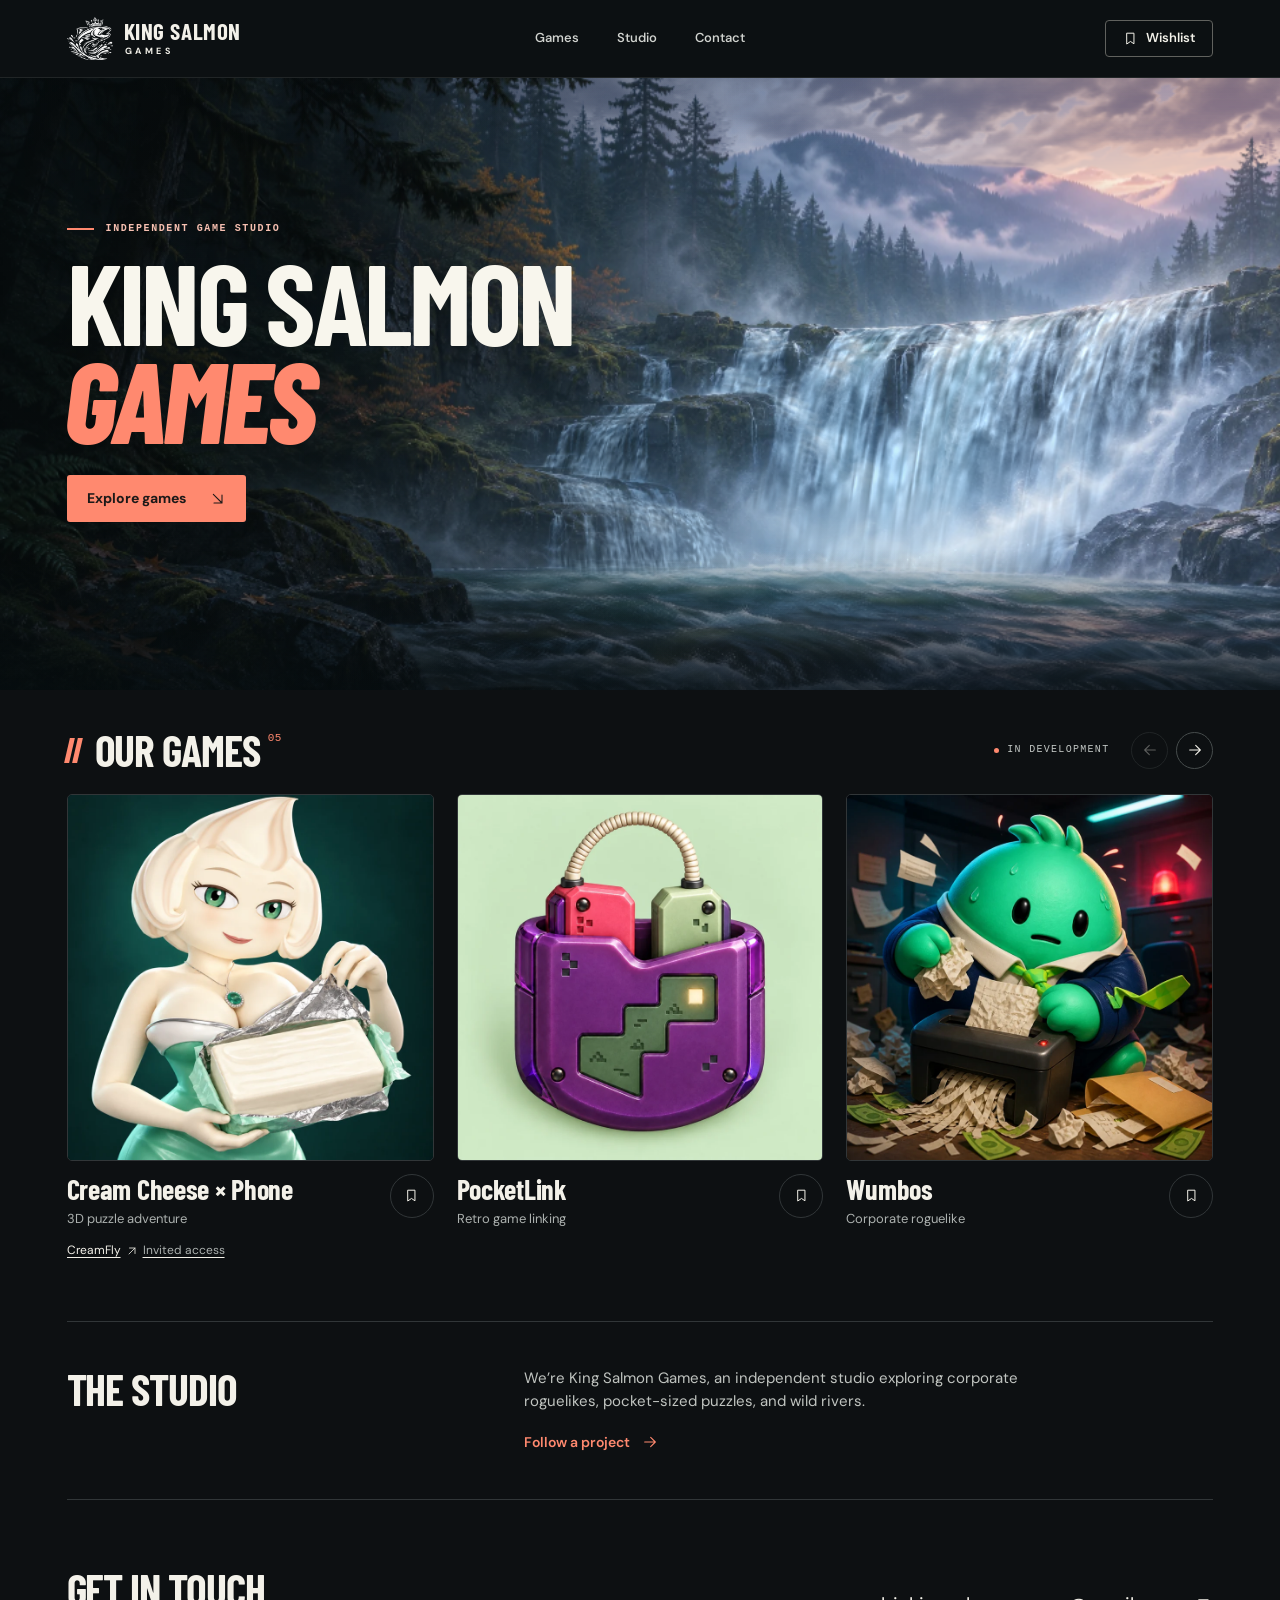
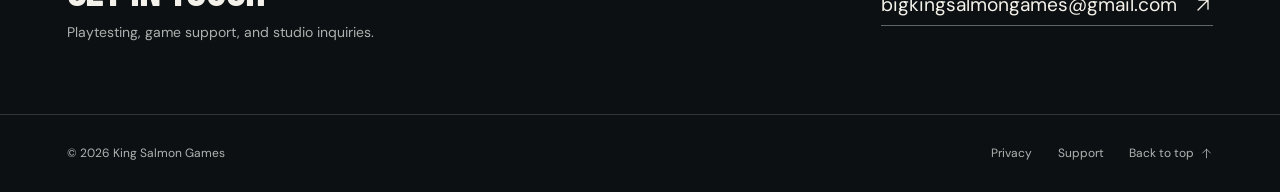
==== commit 601bc3ed: "Use the current Wumbos TestFlight icon in the gallery and wishlist" ====
--- a/index.html
+++ b/index.html
@@ -12,7 +12,7 @@
   <link rel="preload" as="font" href="assets/fonts/barlow-condensed-700.woff2" type="font/woff2" crossorigin>
   <link rel="preload" as="image" href="assets/ui.svg" type="image/svg+xml">
   <script>document.documentElement.classList.add('js-home');</script>
-  <link rel="stylesheet" href="styles.css?v=22">
+  <link rel="stylesheet" href="styles.css?v=23">
   <meta property="og:type" content="website">
   <meta property="og:site_name" content="King Salmon Games">
   <meta property="og:title" content="King Salmon Games">
@@ -108,9 +108,9 @@
               <p>Retro game linking</p>
             </div>
           </li>
-          <li class="game-card game-card-wide" id="wumbos">
+          <li class="game-card" id="wumbos">
             <span id="trade" class="legacy-anchor"></span><span id="manipulate" class="legacy-anchor"></span><span id="survive" class="legacy-anchor"></span><span id="customize" class="legacy-anchor"></span>
-            <a href="wumbos.html" class="game-image" aria-label="Explore Wumbos"><img src="assets/gallery/wumbos.webp?v=2" width="840" height="473" alt="Blue Wumbos in office attire trading in front of market screens." loading="lazy"></a>
+            <a href="wumbos.html" class="game-image" aria-label="Explore Wumbos"><img src="assets/gallery/wumbos.webp?v=3" width="840" height="840" alt="A green Wumbo feeds papers into a shredder under a red warning light." loading="lazy"></a>
             <div class="game-details">
               <a class="game-name" href="wumbos.html"><h3>Wumbos</h3></a>
               <a class="card-wishlist" aria-label="Wishlist Wumbos" href="wishlist.html?game=wumbos"><svg class="icon" aria-hidden="true" focusable="false"><use href="assets/ui.svg#bookmark"></use></svg></a>
--- a/styles.css
+++ b/styles.css
@@ -162,16 +162,6 @@
 @media (min-width: 1780px) {
   .river-hero { height: clamp(650px,66svh,940px); }
 }
-@media (min-width: 751px) {
-  /* Two square covers and the trading-floor panorama share one image height. */
-  :is(.js-home .collection, .collection.is-scrollable) .game-track {
-    --panorama-ratio: calc(840 / 473);
-    --cover-size: calc((100% - 2 * var(--game-gap)) / (2 + var(--panorama-ratio)));
-    display: flex;
-  }
-  .game-card { flex: 0 0 var(--cover-size); }
-  .game-card-wide { flex-basis: calc(var(--cover-size) * var(--panorama-ratio)); }
-}
 @media (max-width: 1000px) {
   .river-hero { height: clamp(452px,60svh,665px); }
   .hero-copy h1 { font-size: clamp(75px,10.2vw,104px); }
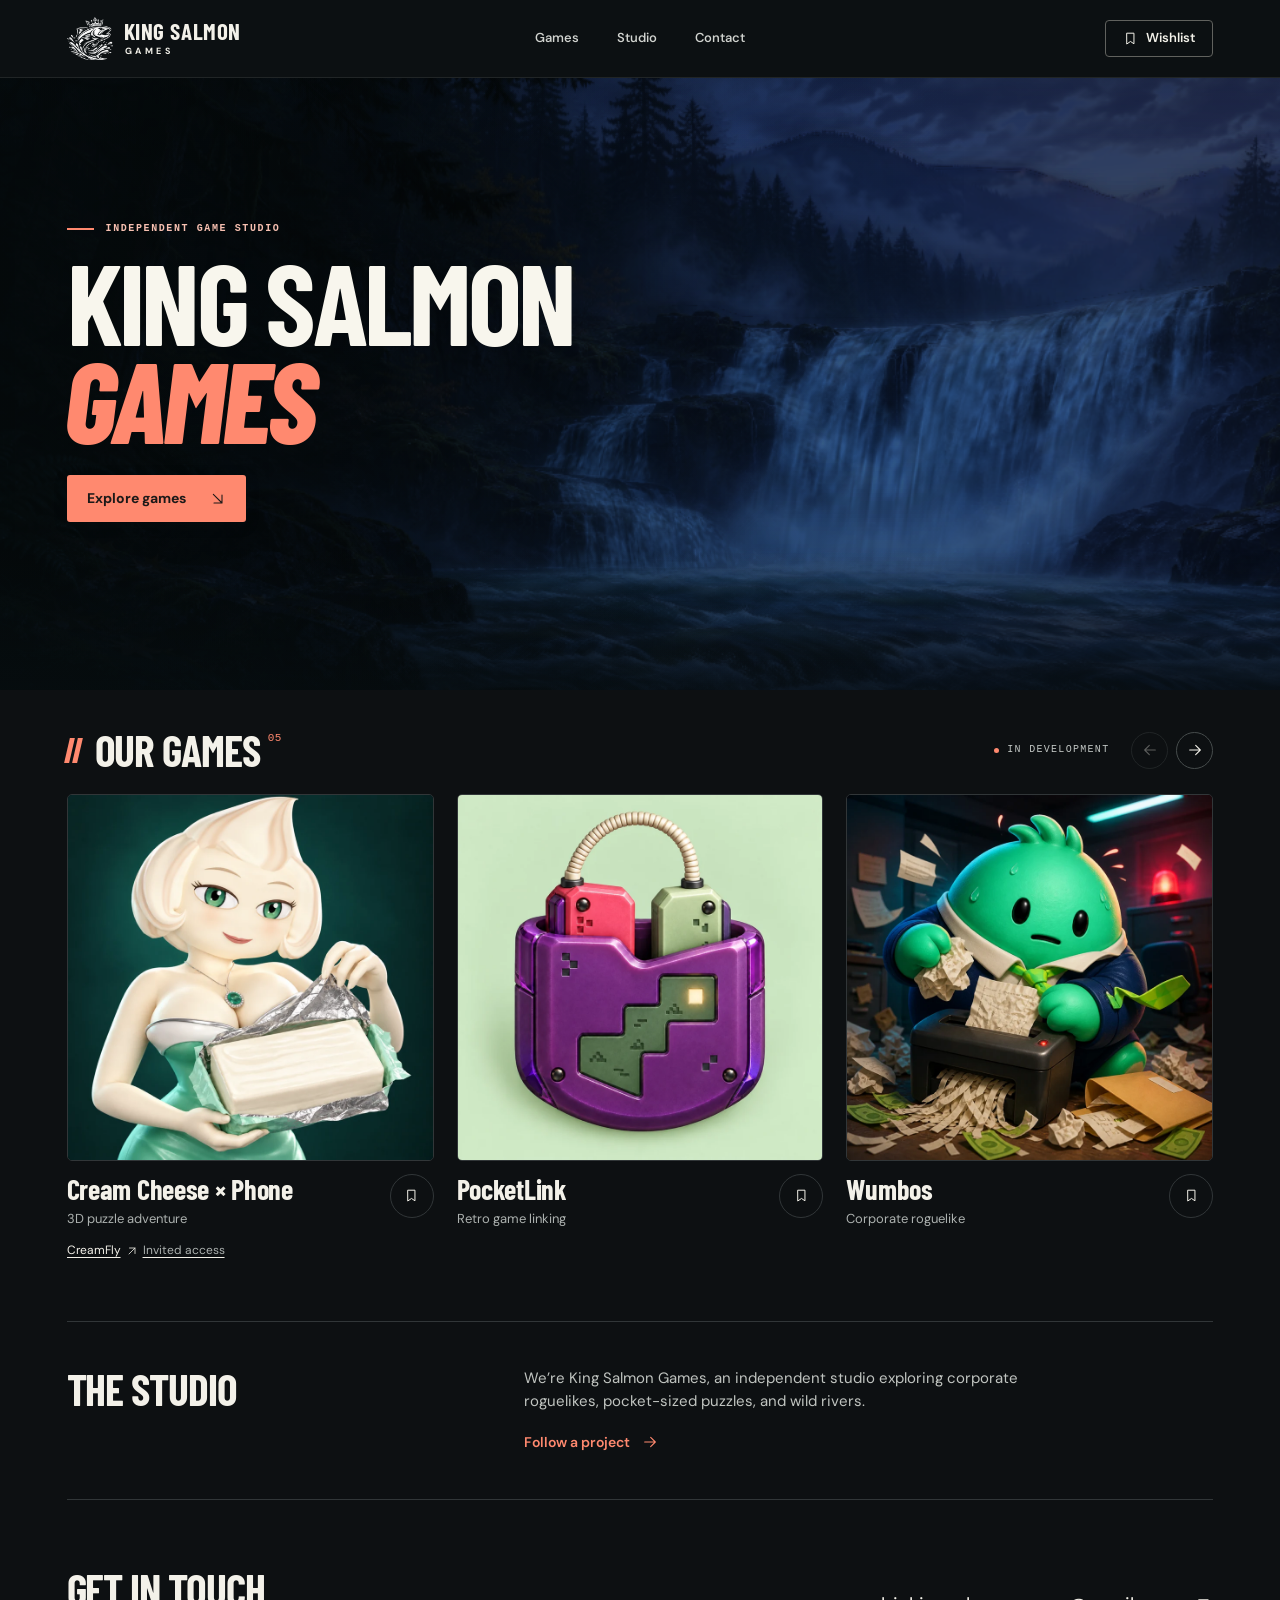
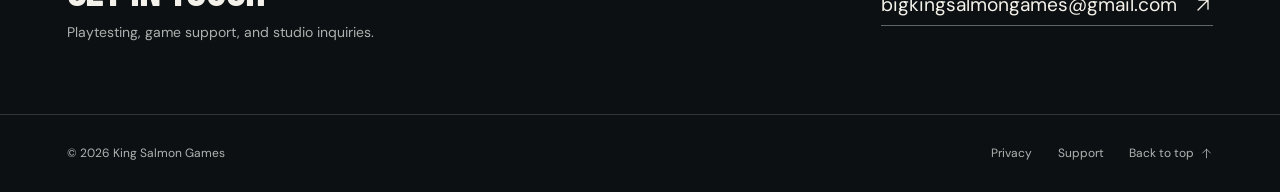
==== commit 73af2ea4: "Animate the river valley clouds and canopy under Eastern daylight" ====
--- a/index.html
+++ b/index.html
@@ -13,6 +13,8 @@
   <link rel="preload" as="image" href="assets/ui.svg" type="image/svg+xml">
   <script>document.documentElement.classList.add('js-home');</script>
   <link rel="stylesheet" href="styles.css?v=23">
+  <link rel="stylesheet" href="river-light.css?v=1">
+  <script src="river-light.js?v=1"></script>
   <meta property="og:type" content="website">
   <meta property="og:site_name" content="King Salmon Games">
   <meta property="og:title" content="King Salmon Games">
@@ -35,7 +37,7 @@
   }
   </script>
   <script src="site.js?v=9" defer onerror="document.documentElement.classList.remove('js-home')"></script>
-  <script type="module" src="water-surface.js?v=8"></script>
+  <script type="module" src="water-surface.js?v=9"></script>
 </head>
 <body class="home-page" id="top">
   <a class="skip-link" href="#main">Skip to content</a>
@@ -57,19 +59,20 @@
   <main id="main">
     <section class="river-hero" aria-labelledby="hero-title">
       <picture class="scene-poster">
-        <source media="(max-width: 680px)" srcset="assets/river-scene/river-start-mobile.webp?v=5">
-        <img src="assets/river-scene/river-start-desktop.webp?v=5" width="1600" height="854" alt="" fetchpriority="high">
+        <source media="(max-width: 680px)" srcset="assets/river-scene/river-start-mobile.webp?v=6">
+        <img src="assets/river-scene/river-start-desktop.webp?v=6" width="1600" height="854" alt="" fetchpriority="high">
       </picture>
       <div class="river-film" aria-hidden="true">
         <div class="film-frame">
           <video data-river-water autoplay muted playsinline loop disablepictureinpicture disableremoteplayback>
-            <source media="(max-width: 680px)" src="assets/river-scene/river-pool-mobile.mp4?v=3" type="video/mp4">
-            <source src="assets/river-scene/river-pool-desktop.mp4?v=3" type="video/mp4">
+            <source media="(max-width: 680px)" src="assets/river-scene/river-pool-mobile.mp4?v=4" type="video/mp4">
+            <source src="assets/river-scene/river-pool-desktop.mp4?v=4" type="video/mp4">
           </video>
           <canvas class="film-pool"></canvas>
         </div>
       </div>
       <canvas data-water-surface aria-hidden="true"></canvas>
+      <canvas class="river-light" aria-hidden="true"></canvas>
       <div class="hero-overlay">
         <div class="shell hero-inner">
           <div class="hero-copy">
--- a/river-light.css
+++ b/river-light.css
@@ -0,0 +1,16 @@
+/* One registered light map grades the poster, film and GPU scene below the type. */
+.river-light {
+  position: absolute;
+  inset: 0;
+  z-index: -1;
+  width: 100%;
+  height: 100%;
+  object-fit: cover;
+  object-position: 50% 32%;
+  background: var(--river-ambient, #808080);
+  mix-blend-mode: hard-light;
+  pointer-events: none;
+}
+@media (max-width: 680px) {
+  .river-light { object-position: center; }
+}
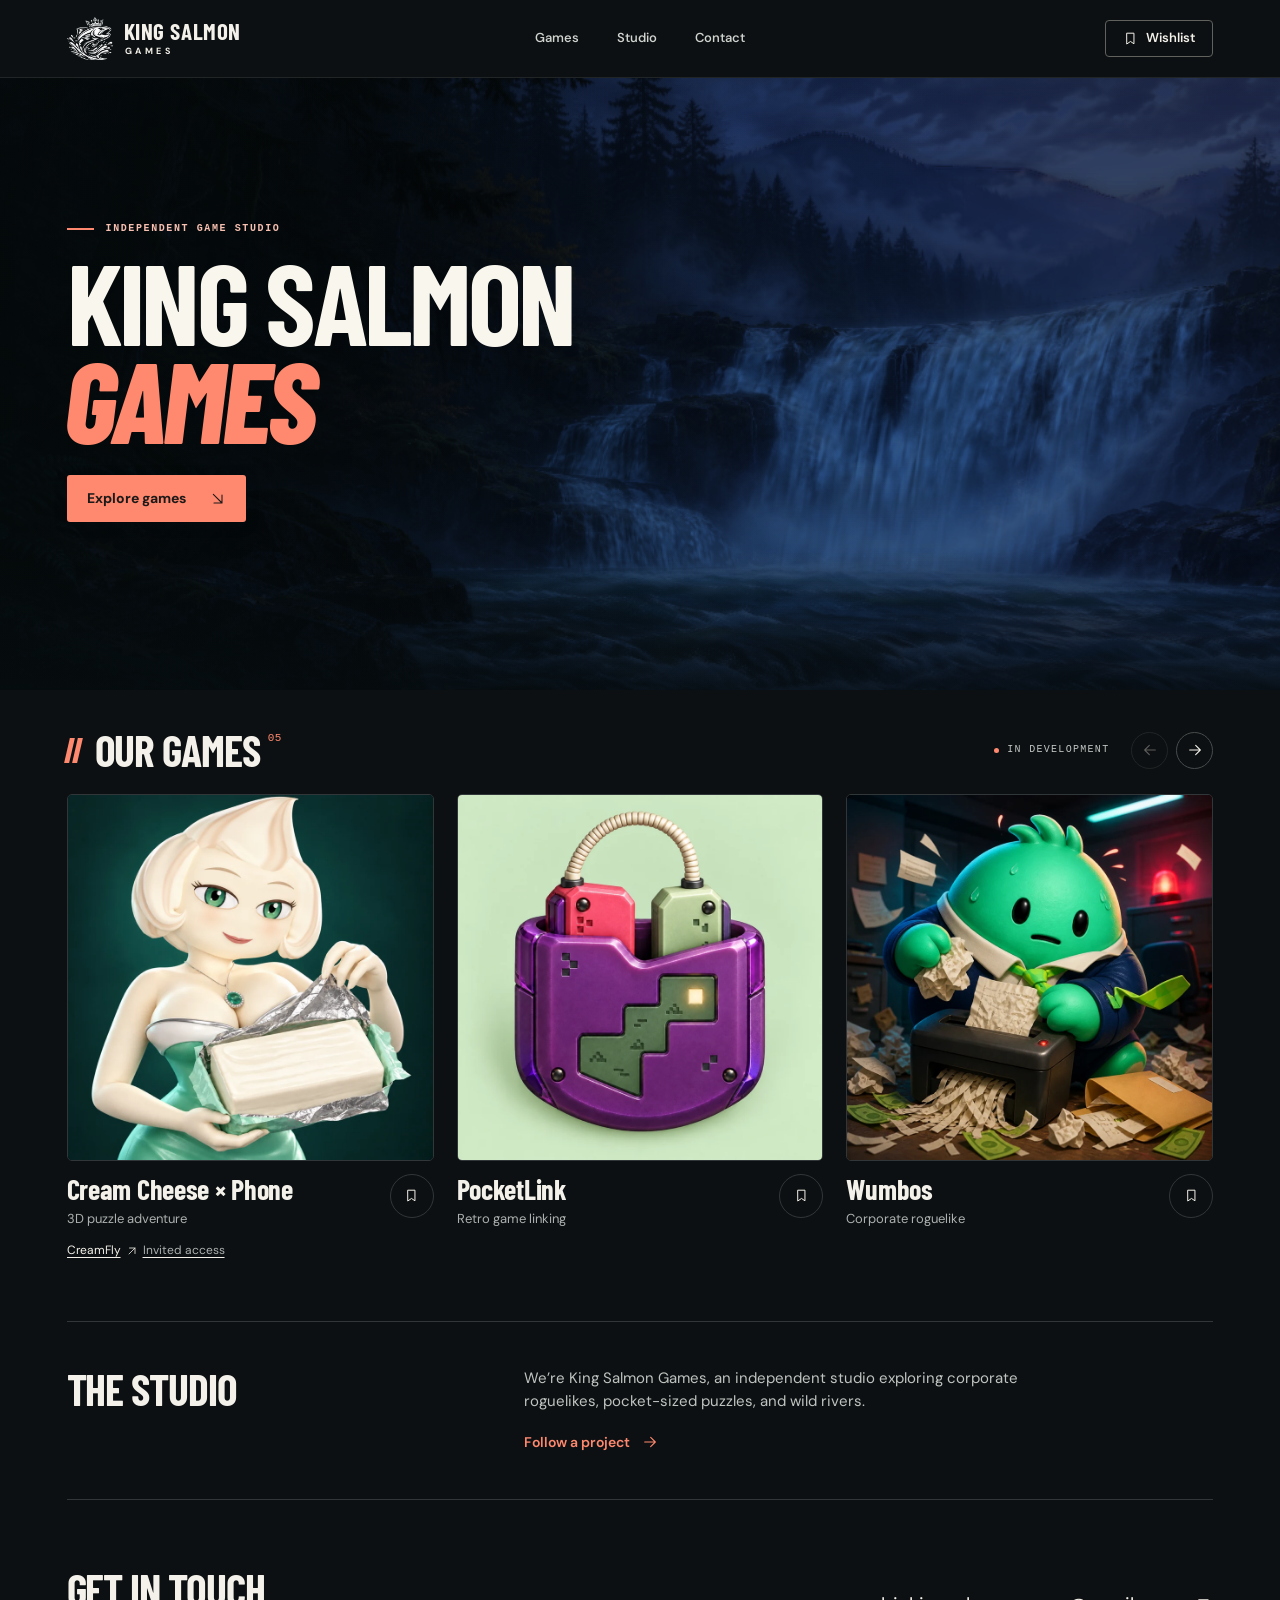
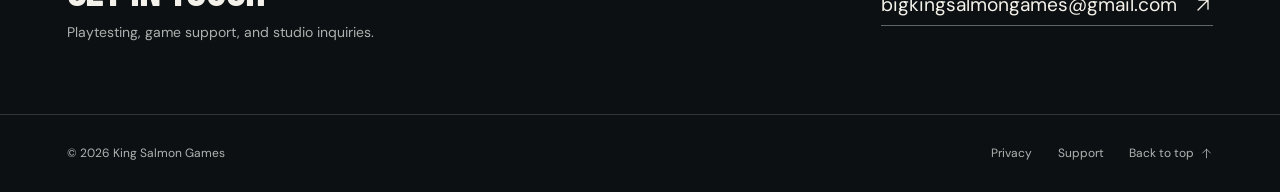
==== commit d8137b79: "Track the Salmon River moon through the moving night sky" ====
--- a/index.html
+++ b/index.html
@@ -13,8 +13,9 @@
   <link rel="preload" as="image" href="assets/ui.svg" type="image/svg+xml">
   <script>document.documentElement.classList.add('js-home');</script>
   <link rel="stylesheet" href="styles.css?v=23">
-  <link rel="stylesheet" href="river-light.css?v=1">
-  <script src="river-light.js?v=1"></script>
+  <link rel="stylesheet" href="river-light.css?v=2">
+  <script defer src="river-moon.js?v=1"></script>
+  <script src="river-light.js?v=2"></script>
   <meta property="og:type" content="website">
   <meta property="og:site_name" content="King Salmon Games">
   <meta property="og:title" content="King Salmon Games">
@@ -37,7 +38,7 @@
   }
   </script>
   <script src="site.js?v=9" defer onerror="document.documentElement.classList.remove('js-home')"></script>
-  <script type="module" src="water-surface.js?v=9"></script>
+  <script type="module" src="water-surface.js?v=10"></script>
 </head>
 <body class="home-page" id="top">
   <a class="skip-link" href="#main">Skip to content</a>
@@ -73,6 +74,7 @@
       </div>
       <canvas data-water-surface aria-hidden="true"></canvas>
       <canvas class="river-light" aria-hidden="true"></canvas>
+      <canvas class="river-moon" aria-hidden="true" hidden></canvas>
       <div class="hero-overlay">
         <div class="shell hero-inner">
           <div class="hero-copy">
--- a/river-light.css
+++ b/river-light.css
@@ -14,3 +14,11 @@
 @media (max-width: 680px) {
   .river-light { object-position: center; }
 }
+.river-moon {
+  position: absolute;
+  top: 0;
+  left: 0;
+  z-index: -1;
+  pointer-events: none;
+  mix-blend-mode: screen;
+}
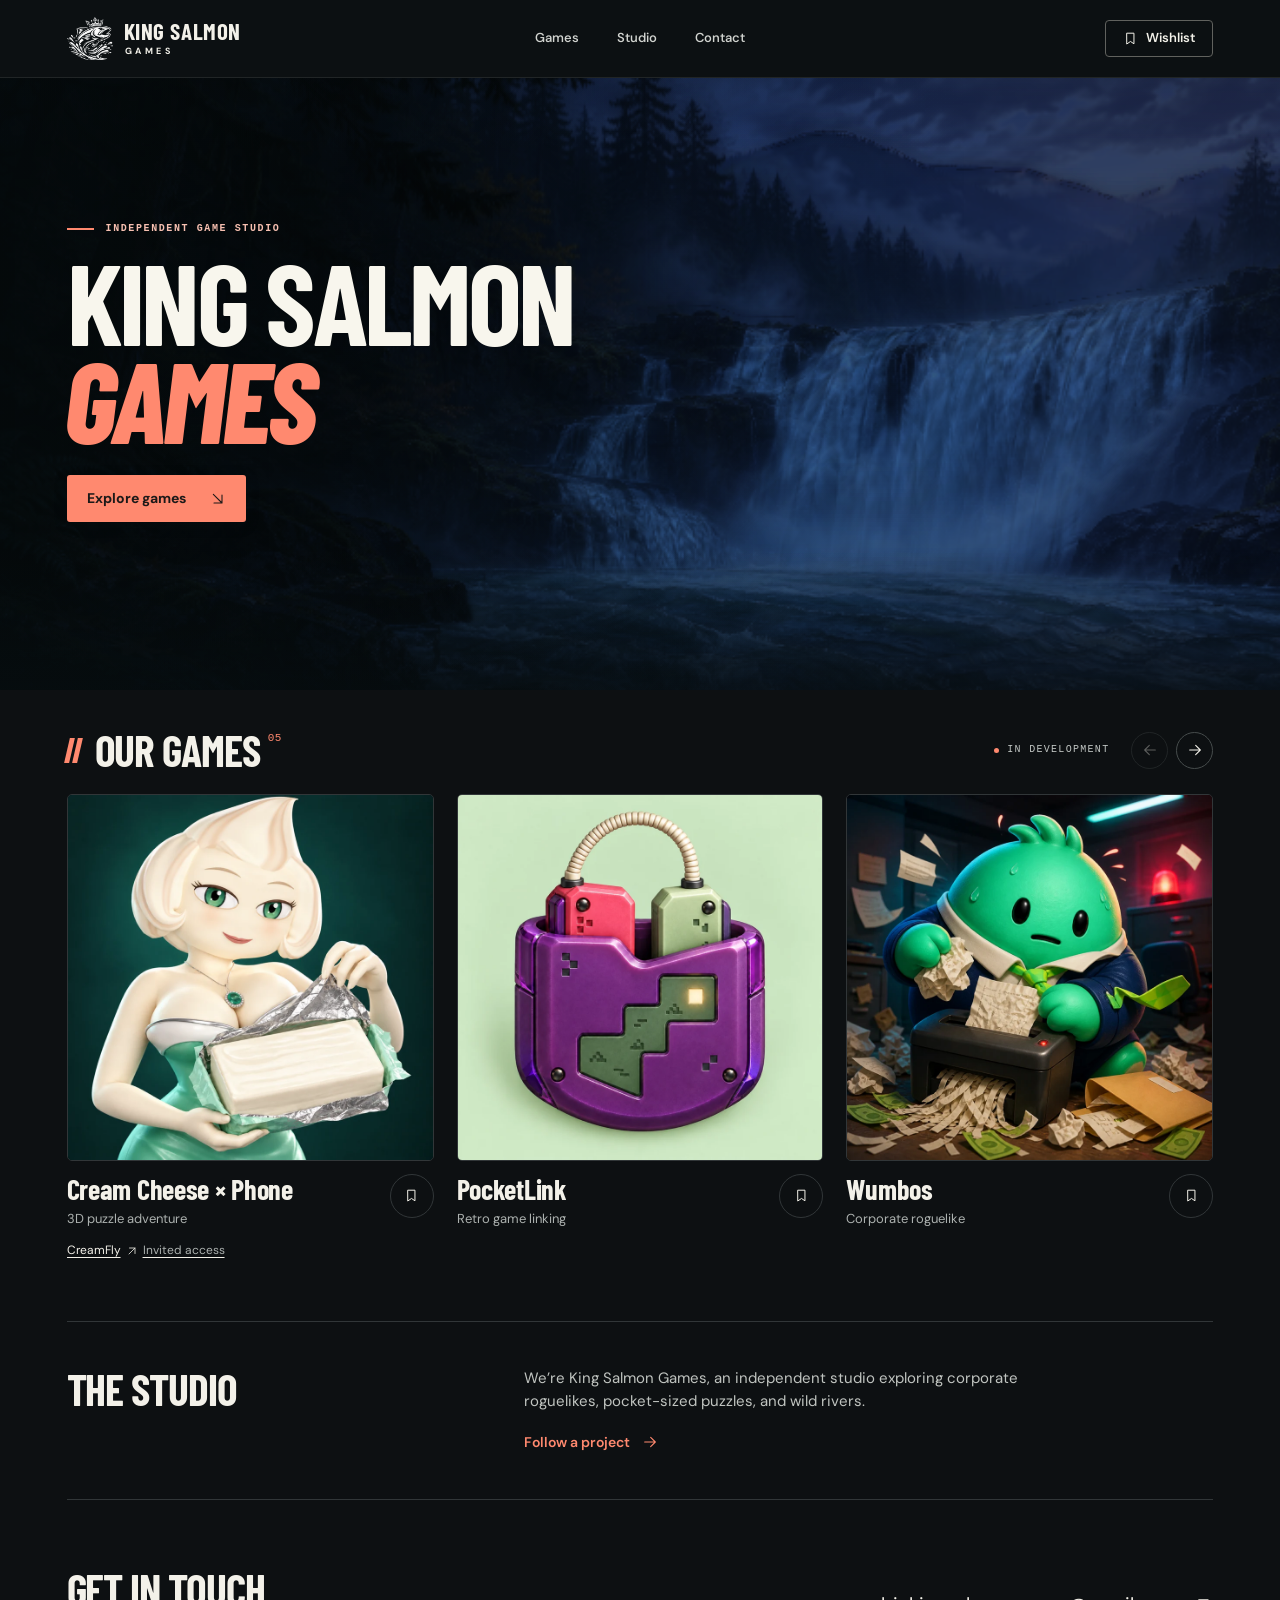
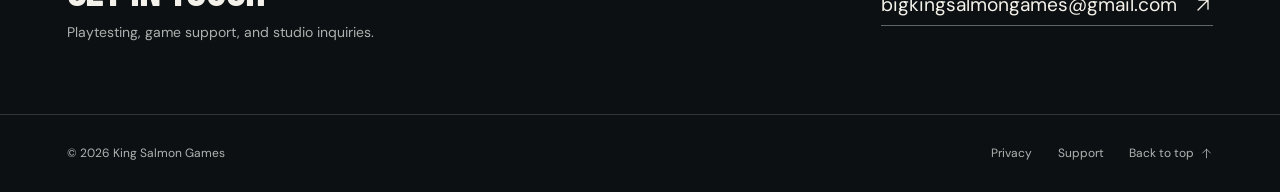
==== commit d368f37e: "Carry evolving river crests and waterfall surges through the scene" ====
--- a/index.html
+++ b/index.html
@@ -12,7 +12,7 @@
   <link rel="preload" as="font" href="assets/fonts/barlow-condensed-700.woff2" type="font/woff2" crossorigin>
   <link rel="preload" as="image" href="assets/ui.svg" type="image/svg+xml">
   <script>document.documentElement.classList.add('js-home');</script>
-  <link rel="stylesheet" href="styles.css?v=23">
+  <link rel="stylesheet" href="styles.css?v=24">
   <link rel="stylesheet" href="river-light.css?v=2">
   <script defer src="river-moon.js?v=1"></script>
   <script src="river-light.js?v=2"></script>
@@ -38,7 +38,7 @@
   }
   </script>
   <script src="site.js?v=9" defer onerror="document.documentElement.classList.remove('js-home')"></script>
-  <script type="module" src="water-surface.js?v=10"></script>
+  <script type="module" src="water-surface.js?v=11"></script>
 </head>
 <body class="home-page" id="top">
   <a class="skip-link" href="#main">Skip to content</a>
@@ -60,14 +60,14 @@
   <main id="main">
     <section class="river-hero" aria-labelledby="hero-title">
       <picture class="scene-poster">
-        <source media="(max-width: 680px)" srcset="assets/river-scene/river-start-mobile.webp?v=6">
-        <img src="assets/river-scene/river-start-desktop.webp?v=6" width="1600" height="854" alt="" fetchpriority="high">
+        <source media="(max-width: 680px)" srcset="assets/river-scene/river-start-mobile.webp?v=7">
+        <img src="assets/river-scene/river-start-desktop.webp?v=7" width="1600" height="854" alt="" fetchpriority="high">
       </picture>
       <div class="river-film" aria-hidden="true">
         <div class="film-frame">
           <video data-river-water autoplay muted playsinline loop disablepictureinpicture disableremoteplayback>
-            <source media="(max-width: 680px)" src="assets/river-scene/river-pool-mobile.mp4?v=4" type="video/mp4">
-            <source src="assets/river-scene/river-pool-desktop.mp4?v=4" type="video/mp4">
+            <source media="(max-width: 680px)" src="assets/river-scene/river-pool-mobile.mp4?v=5" type="video/mp4">
+            <source src="assets/river-scene/river-pool-desktop.mp4?v=5" type="video/mp4">
           </video>
           <canvas class="film-pool"></canvas>
         </div>
--- a/styles.css
+++ b/styles.css
@@ -78,8 +78,9 @@
 [data-river-water] { position: absolute; top: 0; left: 0; display: block; width: 100%; height: auto; }
 .film-pool { position: absolute; bottom: 0; left: 0; width: 100%; height: calc(100% * var(--strip-height) / var(--film-height)); opacity: 0; visibility: hidden; -webkit-mask: url("assets/river-scene/pool-detail-desktop.png") center / 100% 100% no-repeat; mask: url("assets/river-scene/pool-detail-desktop.png") center / 100% 100% no-repeat; }
 .film-pool[data-frame] { visibility: visible; }
-[data-water-surface] { z-index: -2; opacity: 0; pointer-events: none; }
+[data-water-surface] { z-index: -2; opacity: 0; pointer-events: none; transition: opacity .25s linear; }
 [data-water-surface][data-ready] { opacity: 1; transition: opacity .16s linear; }
+[data-water-surface][data-water-layer] { opacity: 1; transition: opacity .4s linear; }
 .hero-overlay { position: relative; height: 100%; background: linear-gradient(90deg, rgba(6,13,15,.68),rgba(6,13,15,.47) 25%,rgba(6,13,15,.05) 58%,transparent 76%), linear-gradient(0deg,rgba(7,13,16,.8),transparent 23%,transparent 88%,rgba(7,13,16,.12)); }
 .hero-inner { height: 100%; display: flex; align-items: center; }
 .hero-copy { position: relative; padding-bottom: 24px; }
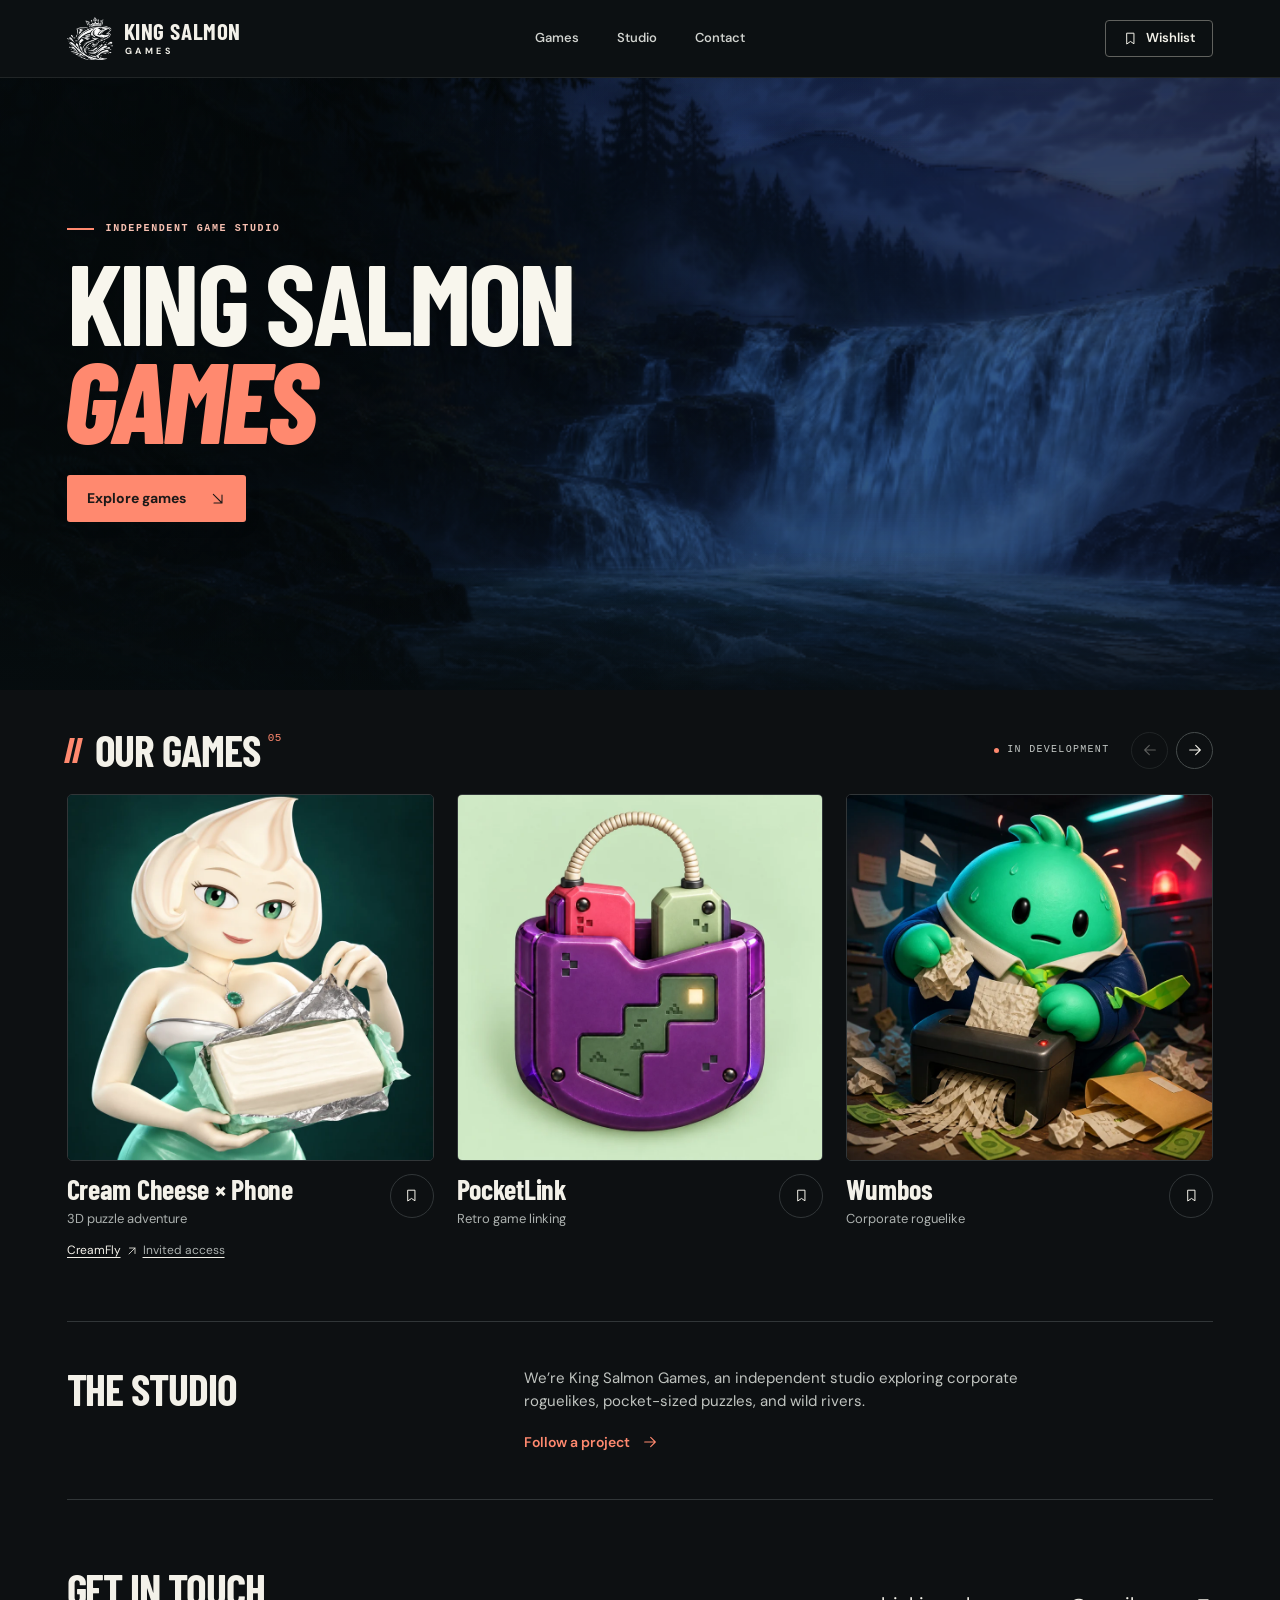
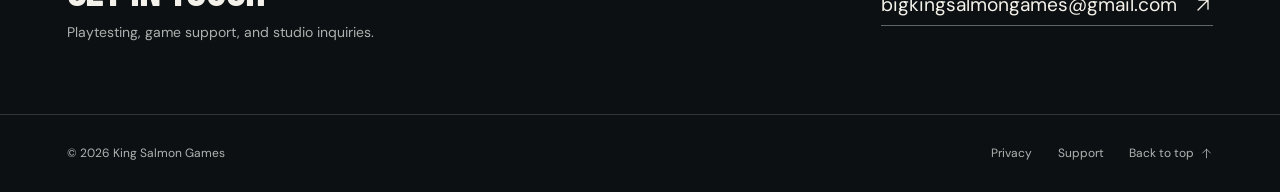
==== commit 7fb5427d: "Couple waterfall impacts and reflected waves across the riverbed" ====
--- a/index.html
+++ b/index.html
@@ -38,7 +38,7 @@
   }
   </script>
   <script src="site.js?v=9" defer onerror="document.documentElement.classList.remove('js-home')"></script>
-  <script type="module" src="water-surface.js?v=11"></script>
+  <script type="module" src="water-surface.js?v=12"></script>
 </head>
 <body class="home-page" id="top">
   <a class="skip-link" href="#main">Skip to content</a>
@@ -60,14 +60,14 @@
   <main id="main">
     <section class="river-hero" aria-labelledby="hero-title">
       <picture class="scene-poster">
-        <source media="(max-width: 680px)" srcset="assets/river-scene/river-start-mobile.webp?v=7">
-        <img src="assets/river-scene/river-start-desktop.webp?v=7" width="1600" height="854" alt="" fetchpriority="high">
+        <source media="(max-width: 680px)" srcset="assets/river-scene/river-start-mobile.webp?v=8">
+        <img src="assets/river-scene/river-start-desktop.webp?v=8" width="1600" height="854" alt="" fetchpriority="high">
       </picture>
       <div class="river-film" aria-hidden="true">
         <div class="film-frame">
           <video data-river-water autoplay muted playsinline loop disablepictureinpicture disableremoteplayback>
-            <source media="(max-width: 680px)" src="assets/river-scene/river-pool-mobile.mp4?v=5" type="video/mp4">
-            <source src="assets/river-scene/river-pool-desktop.mp4?v=5" type="video/mp4">
+            <source media="(max-width: 680px)" src="assets/river-scene/river-pool-mobile.mp4?v=6" type="video/mp4">
+            <source src="assets/river-scene/river-pool-desktop.mp4?v=6" type="video/mp4">
           </video>
           <canvas class="film-pool"></canvas>
         </div>
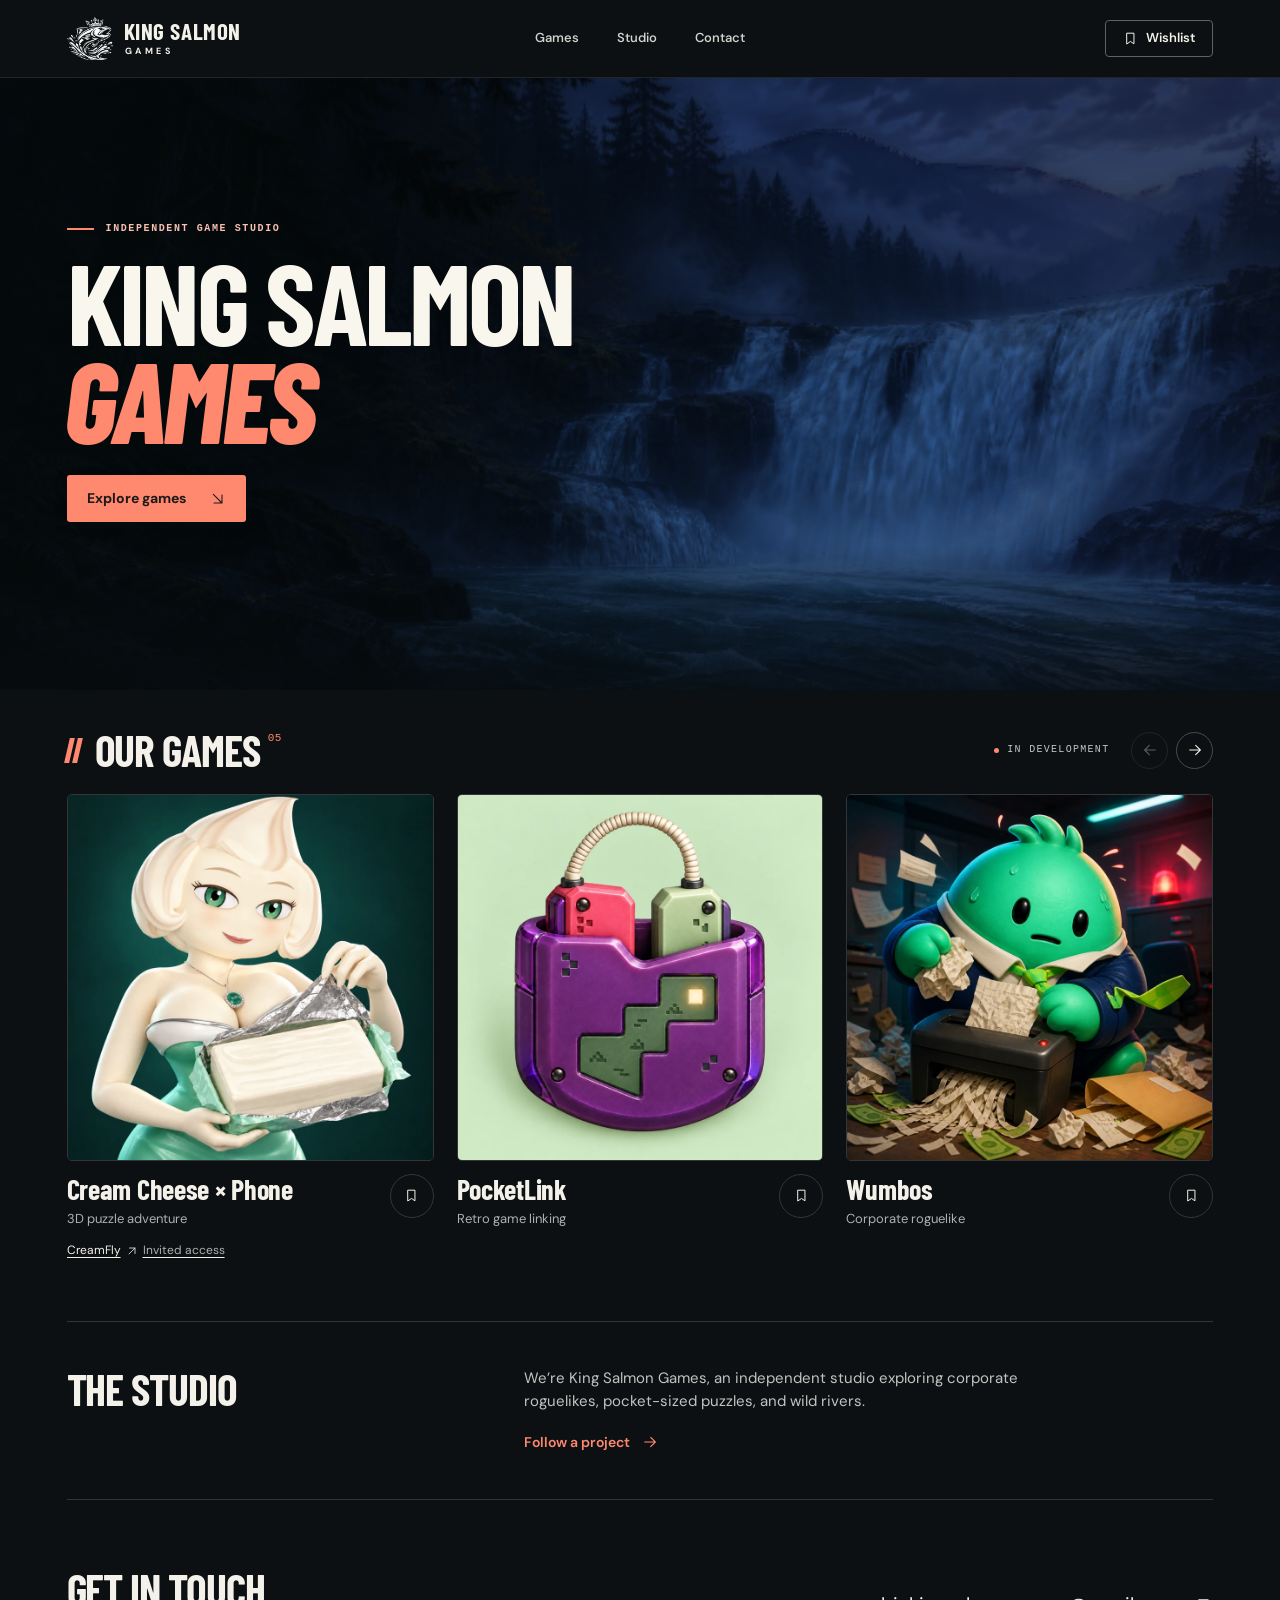
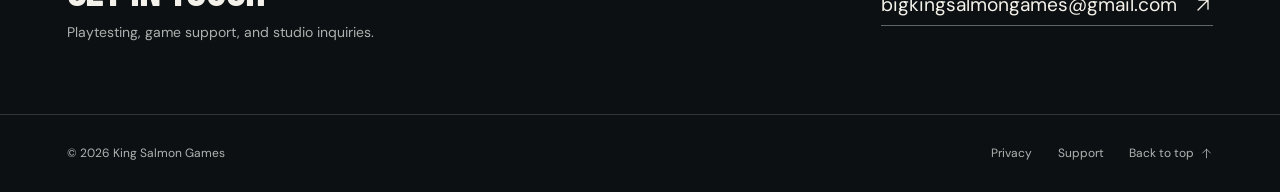
==== commit 35745d15: "Keep the foreground pool in view on short laptop screens" ====
--- a/index.html
+++ b/index.html
@@ -12,10 +12,10 @@
   <link rel="preload" as="font" href="assets/fonts/barlow-condensed-700.woff2" type="font/woff2" crossorigin>
   <link rel="preload" as="image" href="assets/ui.svg" type="image/svg+xml">
   <script>document.documentElement.classList.add('js-home');</script>
-  <link rel="stylesheet" href="styles.css?v=24">
-  <link rel="stylesheet" href="river-light.css?v=2">
+  <link rel="stylesheet" href="styles.css?v=25">
+  <link rel="stylesheet" href="river-light.css?v=3">
   <script defer src="river-moon.js?v=1"></script>
-  <script src="river-light.js?v=2"></script>
+  <script src="river-light.js?v=3"></script>
   <meta property="og:type" content="website">
   <meta property="og:site_name" content="King Salmon Games">
   <meta property="og:title" content="King Salmon Games">
@@ -38,7 +38,7 @@
   }
   </script>
   <script src="site.js?v=9" defer onerror="document.documentElement.classList.remove('js-home')"></script>
-  <script type="module" src="water-surface.js?v=12"></script>
+  <script type="module" src="water-surface.js?v=13"></script>
 </head>
 <body class="home-page" id="top">
   <a class="skip-link" href="#main">Skip to content</a>
--- a/styles.css
+++ b/styles.css
@@ -66,15 +66,24 @@
 .menu-toggle .icon-close, .menu-toggle[aria-expanded="true"] .icon-menu { display: none; }
 .menu-toggle[aria-expanded="true"] .icon-close { display: block; }
 
-.river-hero { --fade-distance: 260px; position: relative; isolation: isolate; overflow: hidden; background: #152026; height: clamp(500px, 68svh, 820px); }
+.river-hero {
+  --fade-distance: 260px;
+  --film-width: 1600;
+  --film-height: 854;
+  --strip-height: 240;
+  --scene-anchor: 32%;
+  container-type: size;
+  position: relative; isolation: isolate; overflow: hidden; background: #152026;
+  height: clamp(500px, 68svh, 820px);
+}
 .scene-poster, .scene-poster img, .river-film, [data-water-surface] { position: absolute; inset: 0; width: 100%; height: 100%; }
-.scene-poster img { object-fit: cover; object-position: 50% 32%; }
+.scene-poster img { object-fit: cover; object-position: 50% var(--scene-top, var(--scene-anchor)); }
 .scene-poster { z-index: -5; }
 .js-home .scene-poster:not(.film-ready) { z-index: -3; pointer-events: none; }
-.river-film { --film-width: 1600; --film-height: 854; --strip-height: 240; --film-anchor: 32%; z-index: -4; pointer-events: none; container-type: size; overflow: hidden; }
+.river-film { z-index: -4; pointer-events: none; container-type: size; overflow: hidden; }
 /* Fit the visible composition to the hero. The same video frame carries the
    more detailed pool below that composition, outside this clipped box. */
-.film-frame { position: absolute; left: 50%; top: var(--film-anchor); transform: translate(-50%, calc(-1 * var(--film-anchor))); width: var(--film-cover-width,100%); width: max(100%, calc(100cqh * var(--film-width) / var(--film-height))); aspect-ratio: var(--film-width) / var(--film-height); overflow: hidden; }
+.film-frame { position: absolute; left: 50%; top: var(--scene-anchor); transform: translate(-50%, calc(-1 * var(--scene-anchor))); width: var(--film-cover-width,100%); width: max(100%, calc(100cqh * var(--film-width) / var(--film-height))); aspect-ratio: var(--film-width) / var(--film-height); overflow: hidden; }
 [data-river-water] { position: absolute; top: 0; left: 0; display: block; width: 100%; height: auto; }
 .film-pool { position: absolute; bottom: 0; left: 0; width: 100%; height: calc(100% * var(--strip-height) / var(--film-height)); opacity: 0; visibility: hidden; -webkit-mask: url("assets/river-scene/pool-detail-desktop.png") center / 100% 100% no-repeat; mask: url("assets/river-scene/pool-detail-desktop.png") center / 100% 100% no-repeat; }
 .film-pool[data-frame] { visibility: visible; }
@@ -168,6 +177,28 @@
   .hero-copy h1 { font-size: clamp(75px,10.2vw,104px); }
   .game-track { --game-gap: 16px; }
 }
+@media (min-width: 681px) {
+  .river-hero {
+    --available-height: max(300px, calc(100svh - 78px));
+    min-height: min(42vw, 78svh, 820px, var(--available-height));
+    max-height: var(--available-height);
+  }
+  @supports (width: 1cqh) {
+    .river-hero {
+      /* The falls meet the pool 77% down the plate. Keep at least 18% of
+         the hero below that line whenever the cover crop permits it. */
+      --plate-height: max(100cqh, calc(100cqw * var(--film-height) / var(--film-width)));
+      --crop-room: calc(100cqh - var(--plate-height));
+      --scene-top: clamp(var(--crop-room), min(calc(.32 * var(--crop-room)), calc(82cqh - .77 * var(--plate-height))), 0px);
+    }
+    .film-frame { top: var(--scene-top); transform: translateX(-50%); }
+  }
+}
+/* Leave room for the games heading below the river on a short laptop screen. */
+@media (min-width: 1001px) and (min-aspect-ratio: 19/10) {
+  .river-hero { --available-height: max(300px, calc(100svh - 158px)); }
+  .collection { padding-top: clamp(16px, 2.4svh, 28px); }
+}
 @media (max-width: 750px) {
   :is(.js-home .collection, .collection.is-scrollable) .game-track { grid-auto-columns: calc((100% - 16px) / 2); }
   .game-track { grid-template-columns: repeat(2,minmax(0,1fr)); }
@@ -179,11 +210,9 @@
   .primary-nav { gap: 21px; }
 }
 @media (max-width: 680px) {
-  .scene-poster img { object-position: center; }
-  .river-film { --film-width: 720; --film-height: 900; --strip-height: 256; --film-anchor: 50%; }
   .film-pool { -webkit-mask-image: url("assets/river-scene/pool-detail-mobile.png"); mask-image: url("assets/river-scene/pool-detail-mobile.png"); }
   :root { --gutter: clamp(18px,5vw,32px); }
-  .river-hero { --fade-distance: 216px; height: clamp(500px,calc(73svh - 36px),699px); }
+  .river-hero { --fade-distance: 216px; --scene-anchor: 50%; --film-width: 720; --film-height: 900; --strip-height: 256; height: clamp(500px,calc(73svh - 36px),699px); }
   .hero-overlay { background: linear-gradient(0deg,#081012ed 0%,#081012b8 24%,#08101255 43%,transparent 62%),linear-gradient(90deg,#07101440,transparent 75%); }
   .hero-inner { align-items: flex-end; }
   .hero-copy { padding-bottom: 47px; }
--- a/river-light.css
+++ b/river-light.css
@@ -6,13 +6,10 @@
   width: 100%;
   height: 100%;
   object-fit: cover;
-  object-position: 50% 32%;
+  object-position: 50% var(--scene-top, var(--scene-anchor));
   background: var(--river-ambient, #808080);
   mix-blend-mode: hard-light;
   pointer-events: none;
-}
-@media (max-width: 680px) {
-  .river-light { object-position: center; }
 }
 .river-moon {
   position: absolute;
